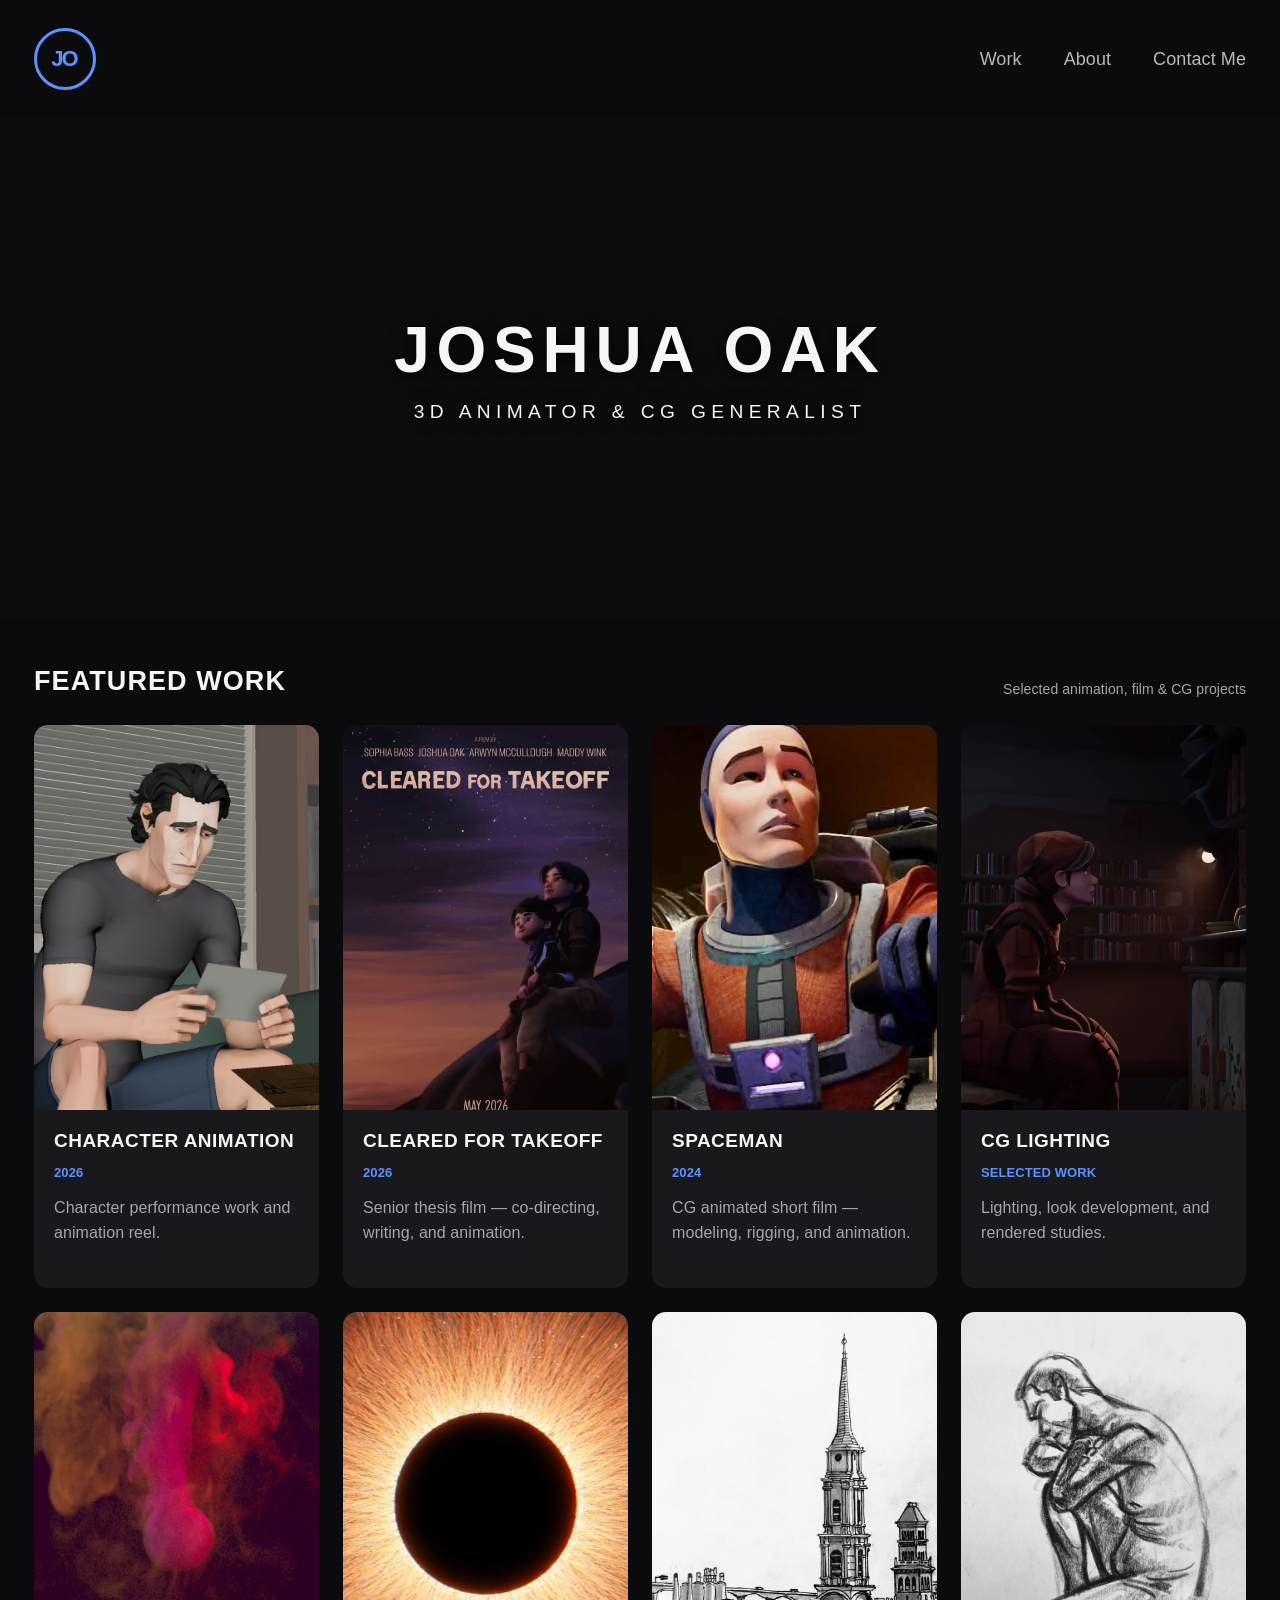
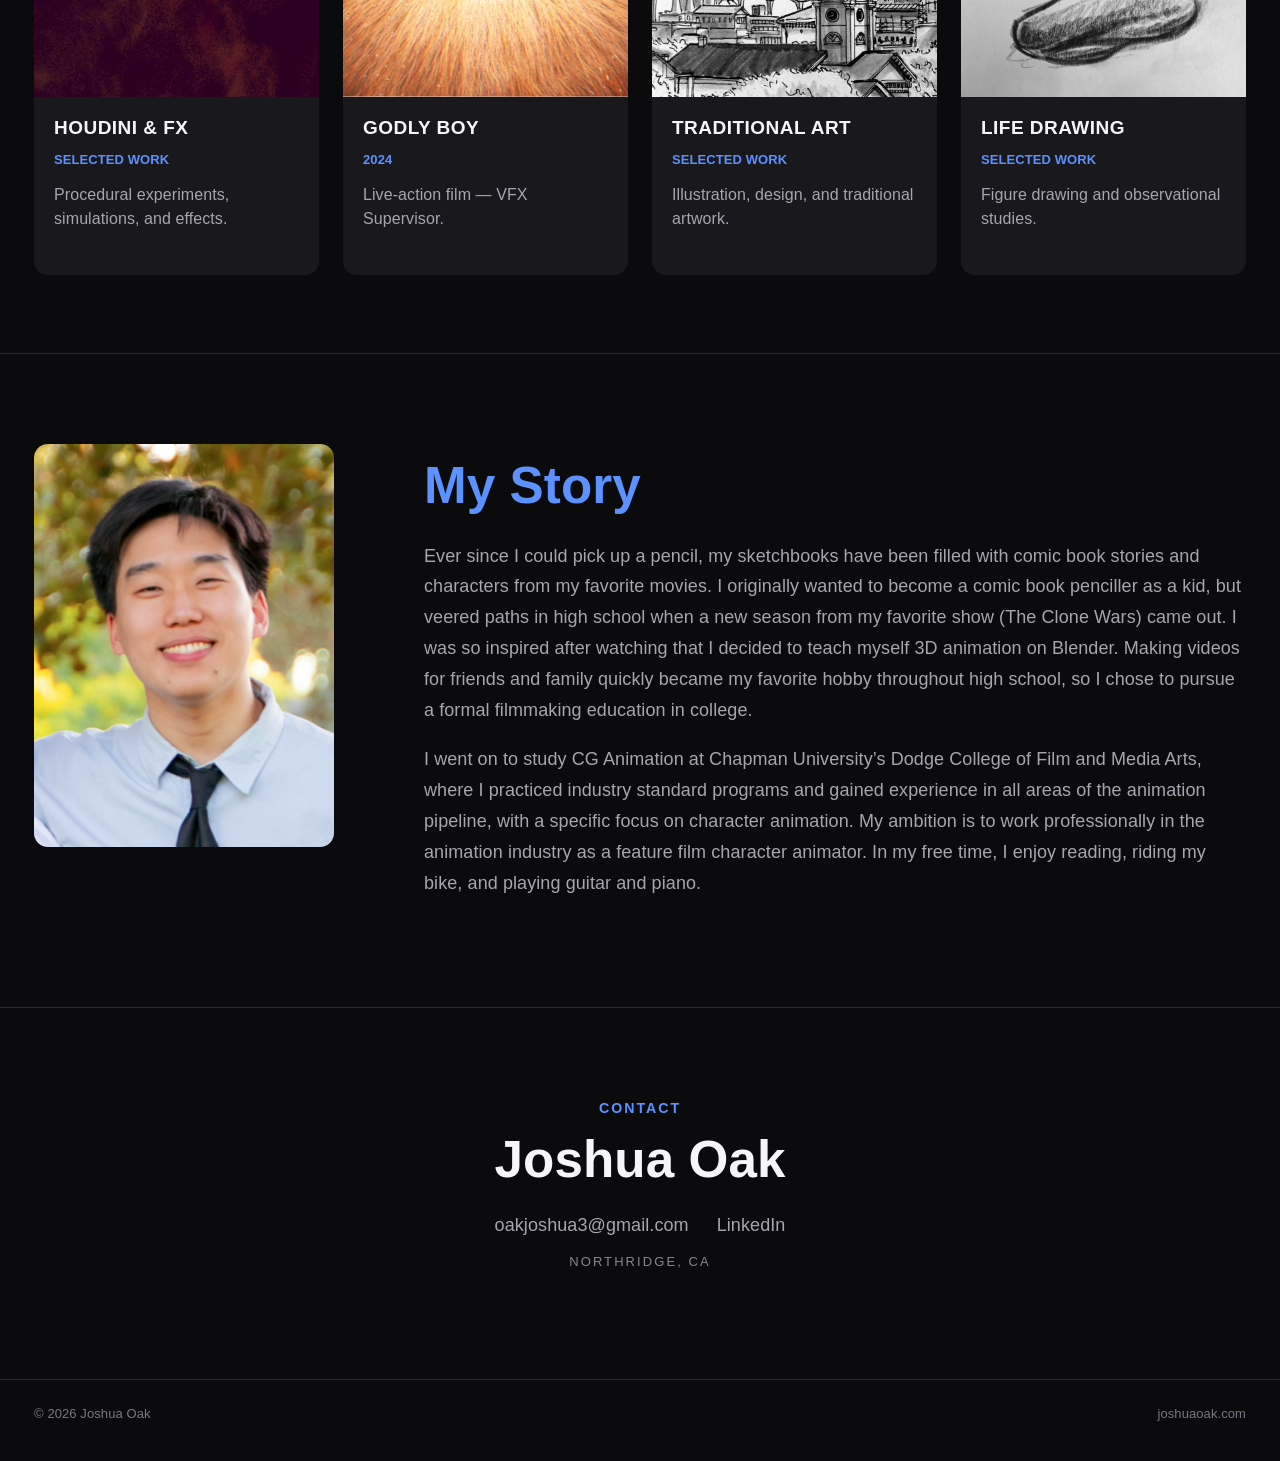
==== index.html @ d9196e51 "Launch portfolio" ====
<!doctype html><html lang="en"><head><meta charset="utf-8"><meta name="viewport" content="width=device-width,initial-scale=1"><title>Joshua Oak — 3D Animator & CG Generalist</title><link rel="stylesheet" href="styles.css"></head><body>
<header class="header"><a class="logo" href="#top" aria-label="Joshua Oak home"><span>JO</span></a><nav><div class="navdrop"><a href="#work">Work</a><div class="dropdown"><a href="projects/character-animation.html">Character Animation</a><a href="projects/cleared-for-takeoff.html">Cleared For Takeoff</a><a href="projects/spaceman.html">Spaceman</a><a href="projects/lighting.html">CG Lighting</a><a href="projects/houdini.html">Houdini & FX</a><a href="projects/godly-boy.html">Godly Boy</a><a href="projects/traditional-art.html">Traditional Art</a><a href="projects/life-drawing.html">Life Drawing</a></div></div><a href="#about">About</a><a href="#contact">Contact Me</a></nav></header>
<main id="top">
<section class="hero"><video autoplay muted loop playsinline preload="metadata"><source src="assets/hero-banner.mp4" type="video/mp4"></video><div class="shade"></div><div class="hero-title"><h1>JOSHUA OAK</h1><p>3D ANIMATOR &amp; CG GENERALIST</p></div></section>
<section id="work" class="work"><div class="sectionbar"><h2>FEATURED WORK</h2><span>Selected animation, film &amp; CG projects</span></div><div class="cards">
<a class="card" href="projects/character-animation.html"><div class="thumb"><img src="assets/character-animation.png" alt="Character animation work"></div><div class="info"><h3>CHARACTER ANIMATION</h3><em>2026</em><p>Character performance work and animation reel.</p></div></a>
<a class="card" href="projects/cleared-for-takeoff.html"><div class="thumb"><img src="assets/cleared-for-takeoff.png" alt="Cleared For Takeoff poster"></div><div class="info"><h3>CLEARED FOR TAKEOFF</h3><em>2026</em><p>Senior thesis film — co-directing, writing, and animation.</p></div></a>
<a class="card" href="projects/spaceman.html"><div class="thumb"><img src="assets/spaceman.png" alt="Spaceman"></div><div class="info"><h3>SPACEMAN</h3><em>2024</em><p>CG animated short film — modeling, rigging, and animation.</p></div></a>
<a class="card" href="projects/lighting.html"><div class="thumb"><img src="assets/cg-lighting.png" alt="CG lighting study"></div><div class="info"><h3>CG LIGHTING</h3><em>SELECTED WORK</em><p>Lighting, look development, and rendered studies.</p></div></a>
<a class="card" href="projects/houdini.html"><div class="thumb"><img src="assets/houdini-fx.png" alt="Houdini and FX work"></div><div class="info"><h3>HOUDINI &amp; FX</h3><em>SELECTED WORK</em><p>Procedural experiments, simulations, and effects.</p></div></a>

<a class="card" href="projects/godly-boy.html"><div class="thumb"><img src="assets/godly-boy.png" alt="Godly Boy artwork"></div><div class="info"><h3>GODLY BOY</h3><em>2024</em><p>Live-action film — VFX Supervisor.</p></div></a>
<a class="card" href="projects/traditional-art.html"><div class="thumb"><img src="assets/traditional-art-cover.png" alt="Traditional Art"></div><div class="info"><h3>TRADITIONAL ART</h3><em>SELECTED WORK</em><p>Illustration, design, and traditional artwork.</p></div></a>
<a class="card" href="projects/life-drawing.html"><div class="thumb"><img src="assets/life-drawing.png" alt="Life Drawing"></div><div class="info"><h3>LIFE DRAWING</h3><em>SELECTED WORK</em><p>Figure drawing and observational studies.</p></div></a>
</div></section>
<section id="about" class="about-section">
  <div class="about-portrait about-portrait-desktop"><img src="assets/portrait.png" alt="Portrait of Joshua Oak"></div>
  <div class="about-copy">
    <h2>My Story</h2>
    <div class="about-portrait about-portrait-mobile"><img src="assets/portrait.png" alt="Portrait of Joshua Oak"></div>
    <p>Ever since I could pick up a pencil, my sketchbooks have been filled with comic book stories and characters from my favorite movies. I originally wanted to become a comic book penciller as a kid, but veered paths in high school when a new season from my favorite show (The Clone Wars) came out. I was so inspired after watching that I decided to teach myself 3D animation on Blender. Making videos for friends and family quickly became my favorite hobby throughout high school, so I chose to pursue a formal filmmaking education in college.</p>
    <p>I went on to study CG Animation at Chapman University’s Dodge College of Film and Media Arts, where I practiced industry standard programs and gained experience in all areas of the animation pipeline, with a specific focus on character animation. My ambition is to work professionally in the animation industry as a feature film character animator. In my free time, I enjoy reading, riding my bike, and playing guitar and piano.</p>
  </div>
</section>
<section id="contact" class="contact">
  <small>CONTACT</small>
  <h2>Joshua Oak</h2>
  <div class="contact-list">
    <div class="contact-links">
      <a href="mailto:oakjoshua3@gmail.com">oakjoshua3@gmail.com</a>
      <a href="https://www.linkedin.com/in/joshua-oak-9a60a7333" target="_blank" rel="noopener noreferrer">LinkedIn</a>
    </div>
    <span class="contact-location">NORTHRIDGE, CA</span>
  </div>
</section>
</main><footer><span>© <span id="year"></span> Joshua Oak</span><span>joshuaoak.com</span></footer><script src="script.js"></script></body></html>
---- styles.css ----
:root{--black:#0b0b0e;--card:#18181d;--white:#f5f6f8;--muted:#a5a7af;--blue:#5c92ff;--line:#2b2c33;--max:1360px}*{box-sizing:border-box}html{scroll-behavior:smooth}body{margin:0;background:var(--black);color:var(--white);font-family:"Avenir Next","Century Gothic","Trebuchet MS",Arial,sans-serif;font-size:17px}a{color:inherit;text-decoration:none}.header{height:118px;display:flex;align-items:center;justify-content:space-between;max-width:var(--max);margin:auto;padding:0 34px;background:var(--black)}.logo{width:62px;height:62px;border:2px solid var(--blue);border-radius:50%;display:grid;place-items:center;font-weight:900;letter-spacing:-2px;font-size:22px}.logo span{transform:translateX(-1px)}nav{display:flex;align-items:center;gap:42px;color:#b8b9bf;font-size:18px}nav>a,.navdrop>a{padding:22px 0}nav a:hover{color:#fff}.navdrop{position:relative}.navdrop b{color:var(--blue);font-size:15px}.dropdown{position:absolute;top:55px;right:-22px;width:235px;background:#141419;border:1px solid var(--line);border-radius:12px;padding:10px;opacity:0;visibility:hidden;transform:translateY(-7px);transition:.18s;z-index:10;box-shadow:0 18px 50px #0009}.navdrop:hover .dropdown{opacity:1;visibility:visible;transform:none}.dropdown a{display:block;padding:11px 13px;border-radius:8px;font-size:14px}.dropdown a:hover{background:#202128;color:#fff}.hero{position:relative;width:100%;height:clamp(500px,35vw,670px);overflow:hidden;background:#111}.hero video{width:100%;height:100%;object-fit:cover;display:block}.shade{position:absolute;inset:0;background:rgba(0,0,0,.24)}.hero-title{position:absolute;inset:0;display:grid;place-content:center;text-align:center;text-shadow:0 2px 18px #000}.hero-title h1{margin:0;font-size:clamp(38px,5vw,72px);letter-spacing:.08em}.hero-title p{margin:14px 0 0;font-size:clamp(13px,1.5vw,20px);letter-spacing:.28em}.work{max-width:var(--max);margin:auto;padding:48px 34px 78px}.sectionbar{display:flex;align-items:end;justify-content:space-between;margin-bottom:28px}.sectionbar h2{font-size:27px;margin:0;letter-spacing:.04em}.sectionbar span{color:var(--muted);font-size:14px}.cards{display:grid;grid-template-columns:repeat(4,1fr);gap:24px}.card{background:var(--card);border:0;border-radius:14px;overflow:hidden;transition:transform .22s ease,box-shadow .22s ease}.card:hover{transform:translateY(-9px) scale(1.015);box-shadow:0 18px 40px #0008}.thumb{aspect-ratio:4/5.4;display:grid;place-items:center;text-align:center;font-weight:900;letter-spacing:.06em;background:#111217;position:relative;overflow:hidden}.thumb:after{display:none}.thumb span{z-index:1}.reel{background:linear-gradient(145deg,#152a4c,#101116)}.cft{background:linear-gradient(145deg,#263b52,#171820)}.spaceman{background:linear-gradient(145deg,#202c48,#111218)}.houdini{background:linear-gradient(145deg,#15314b,#15151a)}.info{padding:20px 20px 24px;min-height:178px}.info h3{font-size:19px;margin:0 0 10px}.info em{font-style:normal;color:var(--blue);font-size:13px;font-weight:700}.info p{color:var(--muted);line-height:1.55;font-size:16px;margin:14px 0 0}.simple{max-width:var(--max);margin:auto;border-top:1px solid var(--line);padding:90px 34px;display:grid;grid-template-columns:1fr 1fr;gap:80px}.simple small,.contact small{color:var(--blue);font-weight:800;letter-spacing:.14em}.simple h2,.contact h2{font-size:clamp(34px,4vw,58px);margin:12px 0}.simple p,.contact p{color:var(--muted);font-size:18px;line-height:1.65}.contact{max-width:var(--max);margin:auto;border-top:1px solid var(--line);padding:90px 34px 110px;text-align:center}footer{max-width:var(--max);margin:auto;border-top:1px solid var(--line);padding:26px 34px 40px;display:flex;justify-content:space-between;color:#777982;font-size:13px}@media(max-width:900px){.header{height:90px}.cards{grid-template-columns:repeat(2,1fr)}.hero{height:56.25vw;min-height:360px;max-height:560px}.simple{grid-template-columns:1fr;gap:15px}}@media(max-width:620px){.header{padding:0 18px}.logo{width:48px;height:48px;font-size:17px}nav{gap:16px;font-size:13px}.navdrop .dropdown{right:auto;left:-10px}.hero-title p{letter-spacing:.15em}.work{padding-left:18px;padding-right:18px}.sectionbar span{display:none}.cards{grid-template-columns:1fr}.simple,.contact{padding-left:18px;padding-right:18px}footer{padding-left:18px;padding-right:18px}}

.godly{background:linear-gradient(145deg,#24352d,#111218)}
.lighting{background:linear-gradient(145deg,#26382f,#111217)}
.art2d{background:linear-gradient(145deg,#2a3931,#13141a)}
.life{background:linear-gradient(145deg,#21342a,#101116)}

/* V3 pastel green accent */
:root{
  --pastel-green:#8fa77b;
  --pastel-green-soft:#b4c49f;
  --pastel-green-deep:#687d59;
}
.info em{color:var(--pastel-green)}
.dropdown a:hover{color:var(--pastel-green-soft)}
nav a:hover{color:var(--pastel-green-soft)}
.card:hover{box-shadow:0 18px 38px rgba(168,213,186,.08)}
.logo span{border-color:var(--pastel-green);color:var(--pastel-green)}

/* V4 real project imagery */
.thumb img{
  width:100%;
  height:100%;
  display:block;
  object-fit:cover;
  transition:transform .35s ease;
}
.card:hover .thumb img{transform:scale(1.035)}
.about-portrait{
  width:min(280px,100%);
  border-radius:18px;
  overflow:hidden;
  margin-bottom:28px;
}
.about-portrait img{width:100%;display:block}

/* V5 cleaner Sunrise-inspired cards and content */
.about-section{
  max-width:var(--max);
  margin:auto;
  border-top:1px solid var(--line);
  padding:90px 34px;
  display:grid;
  grid-template-columns:minmax(220px,320px) minmax(0,1fr);
  gap:70px;
  align-items:start;
}
.about-section small,.contact small{
  color:var(--pastel-green);
  font-weight:800;
  letter-spacing:.14em;
}
.about-copy h2{
  font-size:clamp(34px,4vw,58px);
  margin:12px 0 26px;
}
.about-copy p{
  color:var(--muted);
  font-size:18px;
  line-height:1.72;
  max-width:850px;
}
.about-copy strong{color:var(--white)}
.about-portrait{
  width:100%;
  max-width:300px;
  border-radius:14px;
  overflow:hidden;
  margin:0;
}
.about-portrait img{
  width:100%;
  height:auto;
  display:block;
}
.contact h2{
  margin-bottom:26px;
}
.contact-list{
  display:flex;
  justify-content:center;
  flex-wrap:wrap;
  gap:14px 28px;
  font-size:18px;
}
.contact-list a,.contact-list span{
  color:var(--muted);
}
.contact-list a:hover{
  color:var(--pastel-green-soft);
}
@media(max-width:900px){
  .about-section{
    grid-template-columns:1fr;
    gap:36px;
  }
}

/* V6: blue accent returns; About heading stays natural green */
.info em{color:#5c92ff}
.dropdown a:hover{color:#5c92ff}
nav a:hover{color:#5c92ff}
.logo span{border-color:#5c92ff;color:#5c92ff}
.about-copy h2{color:#5c92ff}
.contact small{color:#5c92ff}
.contact-list{
  display:flex;
  flex-direction:column;
  align-items:center;
  gap:14px;
}
.contact-links{
  display:flex;
  justify-content:center;
  flex-wrap:wrap;
  gap:14px 28px;
}
.contact-links a:hover{color:#5c92ff}
.contact-location{
  margin-top:4px;
  color:#85878e !important;
  font-size:13px;
  font-weight:400;
  letter-spacing:.16em;
}

/* V7 unified blue branding */
.logo,
.logo span{
  color:#5c92ff !important;
  border-color:#5c92ff !important;
}
.logo span{
  background:transparent !important;
}

/* V8 typography + Character Animation page */
body{letter-spacing:.005em}
.hero-title h1,.sectionbar h2,.info h3,.about-copy h2,.contact h2,.project-heading h1,.project-note h2{font-family:"Avenir Next","Century Gothic","Trebuchet MS",Arial,sans-serif;font-weight:700}
.hero-title h1{font-weight:600;letter-spacing:.105em}
.info h3{font-weight:700;letter-spacing:.025em}
.project-detail{max-width:var(--max);margin:auto;border-top:1px solid var(--line);padding:72px 34px 100px}
.project-heading{max-width:850px;margin-bottom:38px}
.project-heading small{color:#5c92ff;font-weight:700;letter-spacing:.15em}
.project-heading h1{font-size:clamp(42px,5vw,72px);margin:10px 0 12px}
.project-heading p{color:var(--muted);font-size:19px;margin:0}
.reel-player{width:100%;background:#050506;border-radius:14px;overflow:hidden}
.reel-player video{width:100%;display:block;aspect-ratio:16/9;background:#000}
.project-note{max-width:820px;padding-top:55px}
.project-note h2{font-size:32px;margin:0 0 12px;color:#5c92ff}
.project-note p{color:var(--muted);font-size:18px;line-height:1.7}
@media(max-width:620px){.project-detail{padding:50px 18px 75px}.project-heading h1{font-size:40px}}

/* V9: private film page */
.password-gate{max-width:760px;margin-top:18px}
.password-card{
  background:#141419;
  border-radius:14px;
  padding:42px;
}
.lock-mark{color:#5c92ff;font-size:24px;margin-bottom:16px}
.password-card h2{margin:0 0 10px;font-size:30px}
.password-card>p{margin:0 0 24px;color:var(--muted);line-height:1.6}
.password-row{display:flex;gap:10px}
.password-row input{
  flex:1;
  min-width:0;
  border:1px solid #343640;
  background:#0d0e12;
  color:var(--white);
  border-radius:9px;
  padding:14px 15px;
  font:inherit;
  outline:none;
}
.password-row input:focus{border-color:#5c92ff}
.password-row button{
  border:0;
  border-radius:9px;
  padding:14px 20px;
  background:#5c92ff;
  color:#fff;
  font:inherit;
  font-weight:700;
  cursor:pointer;
}
.password-row button:hover{filter:brightness(1.06)}
.password-error{min-height:22px!important;margin:10px 0 0!important;color:#e77777!important;font-size:14px!important}
.protected-film{width:100%}
.film-frame{
  width:100%;
  aspect-ratio:16/9;
  background:#050506;
  border-radius:14px;
  overflow:hidden;
}
.film-frame iframe{width:100%;height:100%;border:0;display:block}
.sr-only{
  position:absolute!important;
  width:1px!important;
  height:1px!important;
  padding:0!important;
  margin:-1px!important;
  overflow:hidden!important;
  clip:rect(0,0,0,0)!important;
  white-space:nowrap!important;
  border:0!important;
}
@media(max-width:620px){
  .password-card{padding:26px 20px}
  .password-row{flex-direction:column}
  .password-row button{width:100%}
}

/* Cleared For Takeoff — process / storyboard gallery */
.project-detail.cleared-page{max-width:1280px;margin:0 auto;padding:72px 32px 96px}
.cleared-page .project-heading{max-width:820px;margin-bottom:44px}
.cleared-page .project-heading small{color:var(--blue);font-weight:700;letter-spacing:.14em}
.cleared-page .project-heading h1{margin:.35rem 0 .7rem;font-size:clamp(3rem,7vw,6.8rem);line-height:.9;letter-spacing:-.055em}
.cleared-page .project-heading .project-deck{font-size:clamp(1.05rem,1.6vw,1.3rem);line-height:1.6;color:#c7c7c7;max-width:760px}
.project-meta{display:grid;grid-template-columns:repeat(4,minmax(0,1fr));gap:1px;background:#303030;border:1px solid #303030;border-radius:16px;overflow:hidden;margin:0 0 64px}
.project-meta div{background:#111;padding:20px 22px}
.project-meta dt{font-size:.72rem;text-transform:uppercase;letter-spacing:.12em;color:#7f7f7f;margin-bottom:6px}
.project-meta dd{margin:0;color:#f2f2f2;font-size:.98rem}
.process-section{border-top:1px solid #2c2c2c;padding-top:52px;margin-top:68px}
.section-kicker{margin:0 0 8px;color:var(--blue);font-size:.76rem;font-weight:700;letter-spacing:.14em;text-transform:uppercase}
.process-section h2{font-size:clamp(2rem,4vw,3.6rem);letter-spacing:-.04em;margin:0 0 12px}
.section-intro{color:#a9a9a9;max-width:720px;line-height:1.65;margin:0 0 30px}
.storyboard-grid{display:grid;grid-template-columns:repeat(2,minmax(0,1fr));gap:18px}
.storyboard-card{margin:0;background:#0b0b0b;border:1px solid #242424;border-radius:14px;overflow:hidden}
.storyboard-card img{display:block;width:100%;height:auto;aspect-ratio:1.5/1;object-fit:cover}
.storyboard-card figcaption{padding:10px 13px 12px;color:#777;font-size:.76rem;letter-spacing:.06em}
.film-section{margin-top:0}
.cleared-page .password-gate{margin-top:24px}
@media(max-width:760px){
  .project-detail.cleared-page{padding:48px 18px 72px}
  .project-meta{grid-template-columns:repeat(2,minmax(0,1fr))}
  .storyboard-grid{grid-template-columns:1fr;gap:14px}
}

/* V11 — Cleared For Takeoff full pre-production case study */
.overview-section{margin-top:0}
.mentor-line{color:#d7d7d7;font-size:1rem;line-height:1.65;max-width:790px;margin:0 0 28px}
.overview-grid{display:grid;grid-template-columns:minmax(0,1.3fr) minmax(300px,.7fr);gap:18px}
.overview-logline,.overview-facts,.style-direction-card{background:#121216;border:1px solid #26272d;border-radius:14px}
.overview-logline{padding:28px}
.overview-logline p{font-size:clamp(1.18rem,2vw,1.55rem);line-height:1.55;margin:9px 0 0;color:#f2f2f3}
.mini-label{display:block;color:#5c92ff;font-size:.71rem;font-weight:800;letter-spacing:.14em;text-transform:uppercase}
.overview-facts{display:grid;grid-template-columns:1fr 1fr;overflow:hidden}
.overview-facts div{padding:21px;border-bottom:1px solid #26272d}
.overview-facts div:nth-child(odd){border-right:1px solid #26272d}
.overview-facts div:nth-last-child(-n+2){border-bottom:0}
.overview-facts span{display:block;color:#777b86;text-transform:uppercase;font-size:.68rem;letter-spacing:.12em;margin-bottom:6px}
.overview-facts strong{font-size:.93rem;line-height:1.45;color:#ececf0}
.style-direction-grid{display:grid;grid-template-columns:repeat(3,minmax(0,1fr));gap:16px}
.style-direction-card{padding:25px}
.style-direction-card h3{font-size:1.35rem;margin:9px 0 10px}
.style-direction-card p{color:#a9abb2;line-height:1.65;margin:0;font-size:.94rem}
.style-direction-card em{color:#e6e7ea}
.gallery-grid{display:grid;gap:14px}
.character-grid{grid-template-columns:repeat(4,minmax(0,1fr));align-items:stretch}
.gallery-item{appearance:none;border:1px solid #272830;background:#101014;border-radius:12px;overflow:hidden;padding:0;cursor:zoom-in;text-align:left;color:inherit;transition:transform .18s ease,border-color .18s ease}
.gallery-item:hover{transform:translateY(-2px);border-color:#4a4c58}
.gallery-item img{display:block;width:100%;height:100%;object-fit:cover}
.character-grid .gallery-item{height:260px}
.character-grid .wide-item{grid-column:span 2}
.character-grid .wide-item img{object-position:center 20%}
.character-grid .portrait-item img{object-fit:contain;background:#e8e6df}
.process-subsection{display:grid;grid-template-columns:310px minmax(0,1fr);gap:26px;align-items:start;margin-top:38px;padding-top:34px;border-top:1px solid #24252b}
.subsection-copy h3{font-size:1.55rem;margin:8px 0 10px}
.subsection-copy p{color:#a7a9b0;line-height:1.65;margin:0}
.feature-image{max-height:500px;background:#f4f3ef}
.feature-image img{height:auto;max-height:500px;object-fit:contain}
.turnaround-subsection{grid-template-columns:300px minmax(0,1fr)}
.turnaround-grid{display:grid;grid-template-columns:1fr 1fr;gap:14px}
.turnaround-grid .gallery-item img{height:auto;aspect-ratio:1.45/1;object-fit:contain;background:#f4f3ef}
.turnaround-grid .gallery-item span{display:block;padding:10px 12px;color:#858894;font-size:.76rem;letter-spacing:.05em}
.beat-grid{grid-template-columns:repeat(3,minmax(0,1fr))}
.beat-grid .gallery-item{height:210px}
.beat-grid .gallery-item img{object-fit:cover}
.storyboard-tabs{display:flex;gap:8px;flex-wrap:wrap;margin:6px 0 18px}
.storyboard-tab{border:1px solid #30323a;background:#121318;color:#9ea1aa;border-radius:999px;padding:10px 15px;font:inherit;font-size:.84rem;cursor:pointer}
.storyboard-tab:hover{color:#fff;border-color:#4a4c58}
.storyboard-tab.is-active{background:#5c92ff;border-color:#5c92ff;color:#fff}
.storyboard-panel[hidden]{display:none!important}
.compact-storyboards{grid-template-columns:repeat(4,minmax(0,1fr));gap:10px}
.storyboard-card{appearance:none;padding:0;cursor:zoom-in;border-radius:9px}
.storyboard-card img{aspect-ratio:1.545/1;object-fit:cover}
.image-lightbox[hidden]{display:none}
.image-lightbox{position:fixed;inset:0;z-index:1000;background:rgba(0,0,0,.9);display:flex;align-items:center;justify-content:center;padding:48px;cursor:zoom-out}
.image-lightbox img{display:block;max-width:min(94vw,1600px);max-height:90vh;object-fit:contain;border-radius:8px;box-shadow:0 22px 80px rgba(0,0,0,.5)}
.lightbox-close{position:fixed;top:18px;right:22px;width:44px;height:44px;border:1px solid #444651;background:#111217;color:#fff;border-radius:50%;font-size:30px;line-height:1;cursor:pointer}
.lightbox-open{overflow:hidden}
.back-to-top{position:fixed;right:22px;bottom:22px;z-index:120;border:1px solid #3a3c46;background:rgba(17,18,23,.94);color:#fff;border-radius:999px;padding:14px 19px;font:inherit;font-size:.92rem;font-weight:700;cursor:pointer;box-shadow:0 12px 35px rgba(0,0,0,.3);opacity:0;transform:translateY(10px);pointer-events:none;transition:opacity .2s ease,transform .2s ease,border-color .2s ease}
.back-to-top:hover{border-color:#5c92ff}
.back-to-top.is-visible{opacity:1;transform:translateY(0);pointer-events:auto}
.back-to-top span{margin-left:4px}
@media(max-width:980px){
  .style-direction-grid{grid-template-columns:1fr}
  .character-grid{grid-template-columns:repeat(3,minmax(0,1fr))}
  .character-grid .wide-item{grid-column:span 2}
  .compact-storyboards{grid-template-columns:repeat(3,minmax(0,1fr))}
  .overview-grid{grid-template-columns:1fr}
}
@media(max-width:760px){
  .character-grid{grid-template-columns:repeat(2,minmax(0,1fr))}
  .character-grid .wide-item{grid-column:span 2}
  .character-grid .gallery-item{height:220px}
  .process-subsection,.turnaround-subsection{grid-template-columns:1fr}
  .beat-grid{grid-template-columns:repeat(2,minmax(0,1fr))}
  .compact-storyboards{grid-template-columns:repeat(2,minmax(0,1fr));gap:8px}
  .turnaround-grid{grid-template-columns:1fr}
  .image-lightbox{padding:20px}
}
@media(max-width:480px){
  .overview-facts{grid-template-columns:1fr}
  .overview-facts div,.overview-facts div:nth-child(odd){border-right:0;border-bottom:1px solid #26272d}
  .overview-facts div:last-child{border-bottom:0}
  .character-grid{grid-template-columns:1fr 1fr}
  .beat-grid{grid-template-columns:1fr 1fr}
  .back-to-top span{display:none}
}

/* V12 — tighter project opening + unified project facts */
.cleared-page{scroll-padding-top:24px}
.project-detail.cleared-page{padding-top:46px}
.cleared-page .project-heading{margin-bottom:24px;max-width:900px}
.cleared-page .project-heading h1{font-size:clamp(3rem,6vw,5.6rem);margin:.28rem 0 .55rem}
.cleared-page .project-heading .project-deck{font-size:clamp(1rem,1.35vw,1.18rem);line-height:1.52;max-width:820px}
.project-meta-expanded{grid-template-columns:repeat(4,minmax(0,1fr));margin-bottom:18px}
.project-meta-expanded div{padding:13px 16px;min-height:68px}
.project-meta-expanded dt{font-size:.64rem;margin-bottom:4px}
.project-meta-expanded dd{font-size:.86rem;line-height:1.35}
.mentor-highlight{display:flex;align-items:center;gap:13px;background:linear-gradient(90deg,rgba(92,146,255,.13),rgba(92,146,255,.035));border:1px solid rgba(92,146,255,.28);border-radius:12px;padding:14px 17px;margin:0 0 20px;max-width:980px}
.mentor-highlight .mentor-star{flex:0 0 auto;color:var(--blue);font-size:1.25rem}
.mentor-highlight p{margin:0;color:#d7d9df;font-size:.96rem;line-height:1.5}
.mentor-highlight strong{color:#fff;font-weight:700}
.cleared-page .film-section{border-top:1px solid #2c2c2c;padding-top:22px;margin-top:0}
.cleared-page .film-section .section-kicker{margin-bottom:5px}
.cleared-page .film-section h2{font-size:clamp(1.9rem,3.2vw,3rem);margin-bottom:7px}
.cleared-page .film-section .section-intro{margin-bottom:16px;font-size:.92rem}
.cleared-page .password-gate{margin-top:12px}
.cleared-page .password-card{padding:30px 34px}
.cleared-page .password-card h2{font-size:25px}
@media(max-width:900px){
  .project-meta-expanded{grid-template-columns:repeat(2,minmax(0,1fr))}
}
@media(max-width:620px){
  .project-detail.cleared-page{padding-top:34px}
  .cleared-page .project-heading{margin-bottom:20px}
  .project-meta-expanded{grid-template-columns:1fr 1fr;margin-bottom:16px}
  .project-meta-expanded div{padding:12px 13px}
  .mentor-highlight{align-items:flex-start;padding:13px 14px}
  .mentor-highlight p{font-size:.88rem}
}

/* V13 — streamlined top + process navigation */
html{scroll-behavior:smooth;scroll-padding-top:88px}
.project-meta-expanded{grid-template-columns:repeat(4,minmax(0,1fr));max-width:980px}
.mentor-highlight{padding:15px 18px;margin-bottom:18px;border-left:3px solid var(--blue);background:rgba(92,146,255,.08)}
.mentor-highlight p{font-size:1rem}
.password-card{padding-top:22px}
.process-jump-nav{display:grid;grid-template-columns:repeat(3,minmax(0,1fr));gap:10px;margin:18px 0 58px}
.process-jump-nav a{display:flex;align-items:center;justify-content:center;min-height:48px;border:1px solid #30323a;border-radius:10px;background:#121318;color:#d9dbe2;text-decoration:none;font-size:.88rem;font-weight:650;letter-spacing:.02em;transition:transform .18s ease,border-color .18s ease,background .18s ease}
.process-jump-nav a:hover{transform:translateY(-2px);border-color:var(--blue);background:rgba(92,146,255,.08);color:#fff}
.moodboard-gallery{display:grid;grid-template-columns:1.35fr 1fr;gap:12px;margin:24px 0 28px}
.moodboard-item{background:#101115;border:1px solid #242630;border-radius:12px;overflow:hidden;padding:0;cursor:zoom-in}
.moodboard-item img{width:100%;height:100%;display:block;object-fit:contain;background:#e9ecef;max-height:560px}
.moodboard-item:nth-child(4){grid-column:1/-1}
.phase-placeholder{min-height:220px}
.phase-placeholder .section-intro{max-width:740px}
@media(max-width:760px){
  .project-meta-expanded{grid-template-columns:repeat(2,minmax(0,1fr))}
  .process-jump-nav{grid-template-columns:1fr;gap:8px;margin-bottom:44px}
  .moodboard-gallery{grid-template-columns:1fr}
  .moodboard-item:nth-child(4){grid-column:auto}
}

/* V14 — compact moodboard slideshow + title mentorship */
.mentor-title-line{
  margin:0 0 12px;
  color:#aeb2bb;
  font-size:clamp(.88rem,1.15vw,1rem);
  line-height:1.5;
  max-width:880px;
}
.mentor-title-line strong{color:#e8eaf0;font-weight:700}
.cleared-page .project-heading .project-deck{margin-top:0}

.moodboard-gallery{display:none}
.moodboard-slideshow{max-width:860px;margin:22px auto 30px}
.moodboard-stage{
  position:relative;
  min-height:390px;
  height:min(48vw,500px);
  background:#0e0f13;
  border:1px solid #272933;
  border-radius:16px;
  overflow:hidden;
  display:flex;
  align-items:center;
  justify-content:center;
  box-shadow:0 18px 50px rgba(0,0,0,.2);
}
.moodboard-slide{
  appearance:none;
  border:0;
  background:transparent;
  padding:18px 62px;
  width:100%;
  height:100%;
  cursor:zoom-in;
  display:flex;
  align-items:center;
  justify-content:center;
}
.moodboard-slide[hidden]{display:none!important}
.moodboard-slide img{
  display:block;
  width:auto;
  height:auto;
  max-width:100%;
  max-height:100%;
  object-fit:contain;
  border-radius:7px;
  box-shadow:0 10px 30px rgba(0,0,0,.22);
}
.moodboard-arrow{
  position:absolute;
  top:50%;
  z-index:4;
  transform:translateY(-50%);
  width:42px;
  height:42px;
  border:1px solid #3a3d47;
  border-radius:50%;
  background:rgba(10,11,14,.86);
  color:#fff;
  font:inherit;
  font-size:30px;
  line-height:1;
  cursor:pointer;
  display:grid;
  place-items:center;
  transition:border-color .18s ease,background .18s ease,transform .18s ease;
}
.moodboard-arrow:hover{border-color:var(--blue);background:#151821;transform:translateY(-50%) scale(1.04)}
.moodboard-prev{left:14px}
.moodboard-next{right:14px}
.moodboard-controls{display:flex;align-items:center;justify-content:center;gap:14px;margin-top:12px}
.moodboard-dots{display:flex;gap:7px;align-items:center}
.moodboard-dot{
  width:8px;
  height:8px;
  border-radius:50%;
  border:0;
  padding:0;
  background:#3e414a;
  cursor:pointer;
  transition:width .18s ease,background .18s ease,border-radius .18s ease;
}
.moodboard-dot.is-active{width:22px;border-radius:999px;background:var(--blue)}
.moodboard-counter{color:#737782;font-size:.76rem;letter-spacing:.08em}

@media(max-width:760px){
  .moodboard-slideshow{max-width:100%;margin-top:18px}
  .moodboard-stage{height:58vw;min-height:280px;border-radius:13px}
  .moodboard-slide{padding:14px 50px}
  .moodboard-arrow{width:36px;height:36px;font-size:26px}
  .moodboard-prev{left:9px}.moodboard-next{right:9px}
}
@media(max-width:480px){
  .moodboard-stage{height:64vw;min-height:240px}
  .moodboard-slide{padding:10px 42px}
}

/* V15 — Leo character design collage. Inspired by a cut-paper album-cover montage,
   while preserving each drawing's natural orientation instead of forcing equal crops. */
.character-collage{
  position:relative;
  width:min(100%,1040px);
  aspect-ratio:16/8.2;
  margin:26px auto 48px;
  border-radius:18px;
  background:
    radial-gradient(circle at 42% 35%,rgba(92,146,255,.08),transparent 34%),
    #111217;
  border:1px solid #252731;
  overflow:hidden;
  box-shadow:inset 0 0 0 1px rgba(255,255,255,.015);
}
.character-collage::after{
  content:"";
  position:absolute;
  inset:0;
  pointer-events:none;
  background:linear-gradient(120deg,rgba(255,255,255,.025),transparent 34%,transparent 70%,rgba(255,255,255,.018));
}
.collage-photo{
  position:absolute;
  z-index:1;
  appearance:none;
  border:6px solid #efefec;
  background:#efefec;
  padding:0;
  border-radius:2px;
  overflow:hidden;
  cursor:zoom-in;
  box-shadow:0 12px 28px rgba(0,0,0,.34);
  transition:transform .2s ease,box-shadow .2s ease,z-index 0s;
}
.collage-photo img{display:block;width:100%;height:auto;object-fit:contain;background:#efefec}
.collage-photo:hover{z-index:8;box-shadow:0 18px 38px rgba(0,0,0,.46)}
.collage-photo-rough{width:20.5%;left:4%;top:10%;transform:rotate(-3deg)}
.collage-photo-rough:hover{transform:rotate(-3deg) scale(1.035)}
.collage-photo-costumes{width:36%;left:22%;top:7%;transform:rotate(1.4deg);z-index:3}
.collage-photo-costumes:hover{transform:rotate(1.4deg) scale(1.025)}
.collage-photo-helmets{width:20%;right:5%;top:8%;transform:rotate(2.8deg);z-index:2}
.collage-photo-helmets:hover{transform:rotate(2.8deg) scale(1.035)}
.collage-photo-head{width:18.5%;left:8%;bottom:6%;transform:rotate(2.2deg);z-index:4}
.collage-photo-head:hover{transform:rotate(2.2deg) scale(1.035)}
.collage-photo-final-a{width:18%;left:47%;bottom:4%;transform:rotate(-2deg);z-index:5}
.collage-photo-final-a:hover{transform:rotate(-2deg) scale(1.035)}
.collage-photo-final-b{width:17.5%;right:13%;bottom:5%;transform:rotate(3deg);z-index:4}
.collage-photo-final-b:hover{transform:rotate(3deg) scale(1.035)}

@media(max-width:760px){
  .character-collage{
    display:grid;
    grid-template-columns:1fr 1fr;
    gap:10px;
    aspect-ratio:auto;
    padding:12px;
    margin:20px auto 34px;
    overflow:visible;
  }
  .character-collage::after{display:none}
  .collage-photo,
  .collage-photo-rough,.collage-photo-costumes,.collage-photo-helmets,
  .collage-photo-head,.collage-photo-final-a,.collage-photo-final-b{
    position:relative;
    inset:auto;
    width:100%;
    transform:none;
    align-self:start;
    border-width:4px;
  }
  .collage-photo:hover,
  .collage-photo-rough:hover,.collage-photo-costumes:hover,.collage-photo-helmets:hover,
  .collage-photo-head:hover,.collage-photo-final-a:hover,.collage-photo-final-b:hover{transform:scale(1.015)}
  .collage-photo-costumes{grid-column:1/-1;width:72%;justify-self:center}
}

/* Cleared For Takeoff — Production */
.production-section { scroll-margin-top: 92px; }
.production-block { margin-top: 54px; }
.production-block + .production-block { margin-top: 78px; padding-top: 64px; border-top: 1px solid var(--line); }
.production-copy { max-width: 820px; margin-bottom: 26px; }
.production-copy h3 { margin-bottom: 12px; }
.production-copy p { max-width: 780px; }
.shot-tracker-grid { display: grid; grid-template-columns: repeat(2, minmax(0, 1fr)); gap: 16px; align-items: start; }
.shot-tracker-grid .gallery-item { border-radius: 10px; overflow: hidden; background: #111; }
.shot-tracker-grid img { display: block; width: 100%; height: auto; object-fit: contain; }
.playblast-grid { display: grid; grid-template-columns: repeat(3, minmax(0, 1fr)); gap: 16px; }
.playblast-grid video { display: block; width: 100%; aspect-ratio: 16 / 9; object-fit: contain; background: #050505; border-radius: 10px; }
@media (max-width: 900px) {
  .shot-tracker-grid, .playblast-grid { grid-template-columns: repeat(2, minmax(0, 1fr)); }
}
@media (max-width: 620px) {
  .shot-tracker-grid, .playblast-grid { grid-template-columns: 1fr; }
  .production-block + .production-block { margin-top: 54px; padding-top: 46px; }
}


/* V22 — consistent production-phase section headings */
.cleared-page .phase-title{
  margin:0 0 30px;
  color:var(--blue);
  font-size:clamp(2.65rem,5vw,4.7rem);
  font-weight:400;
  line-height:1;
  letter-spacing:-.035em;
}
.cleared-page #pre-production,
.cleared-page #production,
.cleared-page #post-production{
  scroll-margin-top:92px;
}
.cleared-page #production,
.cleared-page #post-production{
  margin-top:88px;
  padding-top:72px;
  border-top:1px solid var(--line);
}
@media(max-width:620px){
  .cleared-page .phase-title{font-size:clamp(2.35rem,12vw,3.5rem);margin-bottom:24px}
  .cleared-page #production,.cleared-page #post-production{margin-top:64px;padding-top:52px}
}

/* V23 — compact scrapbook-style development galleries */
.development-subsection{margin-top:54px}
.scrapbook-grid{display:grid;grid-template-columns:repeat(12,1fr);gap:18px;align-items:center;margin-top:28px;padding:22px 10px 28px}
.scrapbook-photo{background:#f2f0eb;border:0;border-radius:3px;padding:9px 9px 26px;box-shadow:0 14px 34px rgba(0,0,0,.28);cursor:zoom-in;transition:transform .22s ease,box-shadow .22s ease;overflow:hidden}
.scrapbook-photo img{display:block;width:100%;height:100%;object-fit:cover;border-radius:1px}
.scrapbook-photo:hover{z-index:2;transform:rotate(0deg) translateY(-5px);box-shadow:0 20px 42px rgba(0,0,0,.38)}
.tilt-left{transform:rotate(-2.1deg)}.tilt-right{transform:rotate(2deg)}.tilt-left-soft{transform:rotate(-1deg)}.tilt-right-soft{transform:rotate(1deg)}
.leo-model-scrapbook .scrapbook-photo{grid-column:span 3;aspect-ratio:1.45/1}
.ship-concept-scrapbook .scrapbook-photo:nth-child(1){grid-column:span 5;aspect-ratio:.78/1}.ship-concept-scrapbook .scrapbook-photo:nth-child(2){grid-column:span 3;aspect-ratio:.72/1}.ship-concept-scrapbook .scrapbook-photo:nth-child(3){grid-column:span 4;aspect-ratio:.72/1}
.ship-model-scrapbook .scrapbook-photo:nth-child(1){grid-column:span 5;aspect-ratio:1.75/1}.ship-model-scrapbook .scrapbook-photo:nth-child(2){grid-column:span 3;aspect-ratio:1.78/1}.ship-model-scrapbook .scrapbook-photo:nth-child(3){grid-column:span 4;aspect-ratio:1.78/1}
.lighting-test-image{display:block;max-width:920px;margin:26px auto 0}
.lighting-test-image img{width:100%;display:block}
@media(max-width:800px){.scrapbook-grid{grid-template-columns:repeat(2,1fr);gap:14px;padding-inline:0}.leo-model-scrapbook .scrapbook-photo,.ship-concept-scrapbook .scrapbook-photo:nth-child(n),.ship-model-scrapbook .scrapbook-photo:nth-child(n){grid-column:span 1;aspect-ratio:auto}.scrapbook-photo{padding:7px 7px 20px}.scrapbook-photo img{height:auto}}

/* V25 — Final Lighting photo deck */
.lighting-deck{max-width:1050px;margin:30px auto 0;padding:20px 18px 4px}
.lighting-deck-stage{position:relative;min-height:clamp(330px,52vw,610px);display:grid;place-items:center;isolation:isolate}
.lighting-card{position:absolute;width:min(86%,900px);padding:9px 9px 30px;border:0;border-radius:3px;background:#f2f0eb;box-shadow:0 20px 50px rgba(0,0,0,.42);cursor:zoom-in;opacity:0;pointer-events:none;transform:translateY(8px) rotate(var(--deck-rotation,0deg)) scale(.985);transition:opacity .42s ease,transform .42s ease;overflow:hidden}
.lighting-card img{display:block;width:100%;aspect-ratio:16/9;object-fit:cover;border-radius:1px}
.lighting-card.is-active{opacity:1;pointer-events:auto;transform:translateY(0) rotate(var(--deck-rotation,0deg)) scale(1);z-index:5}
.lighting-card.is-under-one{opacity:.34;transform:translate(-18px,10px) rotate(var(--deck-rotation,0deg)) scale(.975);z-index:3}
.lighting-card.is-under-two{opacity:.18;transform:translate(18px,17px) rotate(var(--deck-rotation,0deg)) scale(.95);z-index:2}
.lighting-card:nth-child(3n+1){--deck-rotation:-1.5deg}.lighting-card:nth-child(3n+2){--deck-rotation:1.35deg}.lighting-card:nth-child(3n){--deck-rotation:-.55deg}
.lighting-deck-controls{display:flex;justify-content:center;align-items:center;gap:22px;margin-top:16px}
.deck-arrow{width:46px;height:46px;border:1px solid var(--line);border-radius:50%;background:#15151a;color:var(--white);font:inherit;font-size:1.25rem;cursor:pointer;transition:transform .18s ease,border-color .18s ease,background .18s ease}
.deck-arrow:hover{transform:translateY(-2px);border-color:var(--blue);background:#1b1d24}
.deck-counter{min-width:64px;text-align:center;color:var(--muted);font-size:.9rem;letter-spacing:.08em}
.deck-hint{text-align:center;color:var(--muted);font-size:.82rem;margin:12px 0 0}
@media(max-width:620px){.lighting-deck{padding-inline:0}.lighting-deck-stage{min-height:62vw}.lighting-card{width:91%;padding:6px 6px 20px}.lighting-card.is-under-one{transform:translate(-8px,6px) rotate(var(--deck-rotation,0deg)) scale(.98)}.lighting-card.is-under-two{transform:translate(8px,10px) rotate(var(--deck-rotation,0deg)) scale(.96)}}


/* V26 — layout refinements */
.mentor-title-line.mentor-one-line{
  color:var(--blue);
  font-weight:300;
  font-size:clamp(.72rem,1.02vw,.95rem);
  line-height:1.25;
  max-width:none;
  white-space:nowrap;
  letter-spacing:.015em;
}
.mentor-title-line.mentor-one-line strong{
  color:inherit;
  font-weight:400;
}
.leo-model-row{
  display:grid;
  grid-template-columns:repeat(4,minmax(0,1fr));
  gap:14px;
  align-items:start;
  margin-top:26px;
}
.plain-image-item{
  display:block;
  width:100%;
  padding:0;
  margin:0;
  border:0;
  background:transparent;
  cursor:zoom-in;
  overflow:visible;
}
.plain-image-item img{
  display:block;
  width:100%;
  height:auto;
  border:0;
  border-radius:0;
  box-shadow:none;
}
.early-lighting-row{
  display:grid;
  grid-template-columns:repeat(3,minmax(0,1fr));
  gap:12px;
  align-items:start;
  margin-top:26px;
}
.lighting-card img{
  filter:saturate(93%);
}
@media(max-width:900px){
  .mentor-title-line.mentor-one-line{font-size:clamp(.62rem,1.65vw,.82rem)}
  .leo-model-row{grid-template-columns:repeat(2,minmax(0,1fr))}
}
@media(max-width:620px){
  .mentor-title-line.mentor-one-line{white-space:normal;font-size:.78rem}
  .early-lighting-row{grid-template-columns:1fr}
  .leo-model-row{grid-template-columns:1fr 1fr;gap:8px}
}


/* V27 — hierarchy, mentorship line, and modeling crop refinements */
.cleared-page .project-heading{max-width:1100px}
.mentor-title-line.mentor-one-line{
  display:block;
  width:max-content;
  max-width:none;
  color:var(--blue) !important;
  font-size:.82rem;
  font-weight:300;
  line-height:1.2;
  white-space:nowrap;
}
.mentor-title-line.mentor-one-line strong{color:var(--blue) !important;font-weight:400}

/* Keep pre-production subsection titles consistent with the other white subsection titles. */
.cleared-page #moodboards > h2,
.cleared-page #character-design > h2,
.cleared-page #story-beats > h2,
.cleared-page #storyboards > h2{
  font-size:1.55rem;
  letter-spacing:normal;
  margin:8px 0 10px;
  font-weight:700;
}

/* Present the four Leo modeling studies as equal square crops. */
.leo-model-row .plain-image-item{aspect-ratio:1/1;overflow:hidden}
.leo-model-row .plain-image-item img{width:100%;height:100%;object-fit:cover}

@media(max-width:900px){
  .mentor-title-line.mentor-one-line{font-size:.72rem}
}
@media(max-width:620px){
  .mentor-title-line.mentor-one-line{width:auto;max-width:100%;white-space:normal;font-size:.78rem}
}


/* V28 — mentorship line placement */
.cleared-page .project-heading .mentor-title-line.mentor-one-line{
  margin-top:18px;
  margin-bottom:0;
  font-size:clamp(.92rem,1.12vw,1.05rem);
  letter-spacing:.005em;
  white-space:nowrap;
}
@media(max-width:900px){
  .cleared-page .project-heading .mentor-title-line.mentor-one-line{font-size:clamp(.72rem,1.55vw,.9rem)}
}
@media(max-width:620px){
  .cleared-page .project-heading .mentor-title-line.mentor-one-line{white-space:normal;font-size:.82rem}
}

/* V29 — optically center moodboard chevrons */
.moodboard-arrow{
  display:flex;
  align-items:center;
  justify-content:center;
  padding:0;
  font-family:Arial,sans-serif;
  line-height:42px;
  text-align:center;
  text-indent:0;
}
.moodboard-arrow::first-line{line-height:42px}
.moodboard-prev{padding-bottom:3px}
.moodboard-next{padding-bottom:3px}


/* V30 — normalize Moodboards subsection heading */
.cleared-page .process-section h2.standard-subsection-title{
  font-size:1.55rem;
  letter-spacing:normal;
  margin:8px 0 10px;
  font-weight:700;
}

/* Spaceman project */
.spaceman-page .spaceman-turnaround{max-width:980px;margin:24px auto 0;display:block}
.spaceman-page .spaceman-turnaround img{width:100%;height:auto;object-fit:contain;display:block}

/* V36 — Spaceman phase headings match Cleared For Takeoff */
.spaceman-page .phase-title{
  margin:0 0 30px;
  color:var(--blue);
  font-size:clamp(2.65rem,5vw,4.7rem);
  font-weight:400;
  line-height:1;
  letter-spacing:-.035em;
}
@media(max-width:620px){
  .spaceman-page .phase-title{font-size:clamp(2.35rem,12vw,3.5rem);margin-bottom:24px}
}

/* V37 — place process navigation beneath the section divider */
.cleared-page .process-jump-nav{
  border-top:1px solid var(--line);
  padding-top:24px;
  margin-top:18px;
}
.cleared-page #pre-production{
  border-top:0;
  padding-top:0;
}

/* V39 — more breathing room around film/process divider */
.cleared-page .process-jump-nav{
  margin-top:42px;
  padding-top:38px;
}


/* V40 — Spaceman typography + storyboard gallery */
.spaceman-page .process-section h2.standard-subsection-title{
  font-size:1.55rem;
  letter-spacing:normal;
  margin:8px 0 10px;
  font-weight:700;
}
.spaceman-subsection{margin-top:64px;padding-top:54px;border-top:1px solid var(--line)}
.spaceman-storyboard-grid{display:grid;grid-template-columns:repeat(4,minmax(0,1fr));gap:12px;margin-top:26px}
.spaceman-storyboard-grid .storyboard-item{display:block;width:100%;padding:0;border:0;border-radius:8px;overflow:hidden;background:#111;cursor:zoom-in}
.spaceman-storyboard-grid .storyboard-item img{display:block;width:100%;aspect-ratio:16/9;object-fit:cover;transition:transform .2s ease}
.spaceman-storyboard-grid .storyboard-item:hover img{transform:scale(1.025)}
@media(max-width:900px){.spaceman-storyboard-grid{grid-template-columns:repeat(3,minmax(0,1fr))}}
@media(max-width:620px){.spaceman-storyboard-grid{grid-template-columns:repeat(2,minmax(0,1fr));gap:8px}.spaceman-subsection{margin-top:48px;padding-top:40px}}

/* Spaceman — concept + production expansion */
.spaceman-page .process-jump-nav{margin-top:56px}
.ship-concept-collage{position:relative;min-height:760px;margin:34px auto 0;max-width:1120px}
.ship-concept-collage .concept-card{position:absolute;padding:10px 10px 34px;background:#f2f0e9;border:0;border-radius:3px;box-shadow:0 18px 45px #0008;cursor:zoom-in;transition:transform .22s ease,box-shadow .22s ease;overflow:visible}
.ship-concept-collage .concept-card img{display:block;width:100%;height:100%;object-fit:cover;filter:grayscale(.12) contrast(1.02)}
.ship-concept-collage .concept-card:hover{z-index:6;box-shadow:0 24px 60px #000b}
.concept-card-a{width:37%;left:4%;top:20px;transform:rotate(-4deg)}
.concept-card-b{width:34%;left:33%;top:85px;transform:rotate(3deg)}
.concept-card-c{width:34%;right:3%;top:10px;transform:rotate(-2deg)}
.concept-card-d{width:38%;left:31%;top:395px;transform:rotate(1.5deg)}
.concept-card-a:hover{transform:rotate(-2deg) translateY(-7px)}.concept-card-b:hover{transform:rotate(1deg) translateY(-7px)}.concept-card-c:hover{transform:rotate(-.5deg) translateY(-7px)}.concept-card-d:hover{transform:rotate(.5deg) translateY(-7px)}
.spaceman-production-block{margin-top:20px}
.character-production-grid{display:grid;grid-template-columns:1.1fr .9fr .9fr;gap:14px;margin-top:28px;align-items:stretch}
.character-production-grid .gallery-item{border-radius:10px;overflow:hidden;background:#111;min-height:310px}
.character-production-grid img{width:100%;height:100%;display:block;object-fit:cover}
.character-production-grid .character-prod-wide{min-height:420px}
.turnaround-gif-wrap{max-width:920px;margin:18px auto 0;border-radius:10px;overflow:hidden;background:#111}
.turnaround-gif-wrap img{display:block;width:100%;height:auto}
.ship-production-grid{display:grid;grid-template-columns:repeat(12,1fr);grid-auto-rows:150px;gap:14px;margin-top:28px}
.ship-production-grid .gallery-item{grid-column:span 4;grid-row:span 2;border-radius:10px;overflow:hidden;background:#111}
.ship-production-grid .gallery-item img{display:block;width:100%;height:100%;object-fit:cover}
.ship-production-grid .ship-prod-feature{grid-column:span 7;grid-row:span 3}.ship-production-grid .ship-prod-tall{grid-column:span 5;grid-row:span 3}.ship-production-grid .ship-prod-wide{grid-column:span 6;grid-row:span 2}
.animation-playblast-grid{display:grid;grid-template-columns:repeat(2,minmax(0,1fr));gap:14px;margin-top:28px}
.animation-playblast-grid video,.asteroid-video{display:block;width:100%;background:#050505;border-radius:10px;aspect-ratio:16/9;object-fit:contain}
.walk-test-card{max-width:900px;margin:34px auto 0;text-align:center}.walk-test-card h3{font-size:26px;margin:8px 0 18px}.walk-test-card img{display:block;width:100%;border-radius:10px;background:#111}
.asteroid-video{margin-top:28px}
@media(max-width:900px){.ship-concept-collage{min-height:650px}.concept-card-a{width:43%;left:2%}.concept-card-b{width:40%;left:31%;top:100px}.concept-card-c{width:40%;right:1%}.concept-card-d{width:44%;left:29%;top:350px}.character-production-grid{grid-template-columns:1fr 1fr}.character-production-grid .character-prod-wide{grid-column:1/-1}.ship-production-grid{grid-auto-rows:130px}.ship-production-grid .gallery-item,.ship-production-grid .ship-prod-wide{grid-column:span 6}.ship-production-grid .ship-prod-feature,.ship-production-grid .ship-prod-tall{grid-column:span 6}}
@media(max-width:620px){.ship-concept-collage{min-height:0;display:grid;grid-template-columns:1fr 1fr;gap:14px}.ship-concept-collage .concept-card{position:relative!important;inset:auto!important;width:auto!important;transform:none!important;padding:7px 7px 24px}.character-production-grid,.animation-playblast-grid{grid-template-columns:1fr}.character-production-grid .character-prod-wide{grid-column:auto;min-height:0}.character-production-grid .gallery-item{min-height:0}.ship-production-grid{display:grid;grid-template-columns:1fr;grid-auto-rows:auto}.ship-production-grid .gallery-item,.ship-production-grid .ship-prod-feature,.ship-production-grid .ship-prod-tall,.ship-production-grid .ship-prod-wide{grid-column:auto;grid-row:auto}.ship-production-grid .gallery-item img{height:auto}.walk-test-card{margin-top:26px}}

/* Spaceman v43 refinements */
.ship-concept-collage{min-height:0!important;display:grid!important;grid-template-columns:repeat(4,minmax(0,1fr));gap:16px;align-items:center;margin:30px 0 10px}
.ship-concept-collage .concept-card{position:relative!important;inset:auto!important;width:auto!important;padding:8px 8px 26px!important}
.ship-concept-collage .concept-card-a{transform:rotate(-1.7deg)!important}.ship-concept-collage .concept-card-b{transform:rotate(1.2deg)!important}.ship-concept-collage .concept-card-c{transform:rotate(-.8deg)!important}.ship-concept-collage .concept-card-d{transform:rotate(1.5deg)!important}
.ship-slideshow{max-width:1120px;margin:28px auto 0}.ship-slide-stage{height:min(68vw,720px);min-height:440px;background:#101014;border-radius:14px;overflow:hidden;display:flex;align-items:center;justify-content:center}.ship-slide{width:100%;height:100%;border:0;background:transparent;padding:0;cursor:zoom-in}.ship-slide img{width:100%;height:100%;object-fit:contain;display:block}.ship-slide-controls{display:flex;align-items:center;justify-content:center;gap:22px;margin-top:14px}.ship-slide-controls button{width:44px;height:38px;border:1px solid var(--line);border-radius:999px;background:#17181d;color:var(--white);cursor:pointer;font-size:18px}.ship-slide-controls span{color:var(--muted);font-size:13px;letter-spacing:.08em}.ship-slide-controls strong{color:var(--white)}
.turnaround-gif-wrap{display:block;border:0;padding:0;cursor:zoom-in}.walk-test-card .gallery-item{display:block;border:0;padding:0;background:transparent;cursor:zoom-in}.walk-test-card .gallery-item img{display:block;width:100%;height:auto}
@media(max-width:900px){.ship-concept-collage{grid-template-columns:repeat(2,1fr)!important}.ship-slide-stage{min-height:360px}}
@media(max-width:620px){.ship-concept-collage{grid-template-columns:repeat(2,1fr)!important}.ship-slide-stage{height:64vw;min-height:240px}}


/* V44 — ship concept overlap, left-aligned rig copy, live Adobe GIFs */
.spaceman-page .ship-concept-collage{
  display:flex!important;
  justify-content:center;
  align-items:center;
  gap:0!important;
  max-width:1240px;
  margin:38px auto 24px!important;
  padding:22px 42px 30px;
  overflow:visible;
}
.spaceman-page .ship-concept-collage .concept-card{
  flex:0 0 28%;
  width:28%!important;
  margin-left:-4.5%;
  z-index:1;
}
.spaceman-page .ship-concept-collage .concept-card:first-child{margin-left:0}
.spaceman-page .ship-concept-collage .concept-card:nth-child(1){z-index:1}
.spaceman-page .ship-concept-collage .concept-card:nth-child(2){z-index:2}
.spaceman-page .ship-concept-collage .concept-card:nth-child(3){z-index:3}
.spaceman-page .ship-concept-collage .concept-card:nth-child(4){z-index:4}
.spaceman-page .ship-concept-collage .concept-card:hover{z-index:10}

.spaceman-page .walk-test-card{
  max-width:900px;
  margin:34px 0 0;
  text-align:left;
}
.spaceman-page .walk-test-card .section-intro{margin-left:0;margin-right:0}
.spaceman-page .walk-test-card .gallery-item{width:100%}

@media(max-width:900px){
  .spaceman-page .ship-concept-collage{
    display:grid!important;
    grid-template-columns:repeat(2,minmax(0,1fr))!important;
    gap:14px!important;
    padding:12px 0 20px;
  }
  .spaceman-page .ship-concept-collage .concept-card{
    width:auto!important;
    margin-left:0!important;
  }
}

/* V45 — clear play affordance for featured videos */
.video-with-play-overlay{position:relative}
.video-play-overlay{position:absolute;inset:0;border:0;background:transparent;display:grid;place-items:center;cursor:pointer;z-index:3;padding:0}
.play-circle{width:clamp(76px,8vw,116px);aspect-ratio:1;border-radius:50%;display:grid;place-items:center;background:rgba(10,10,14,.58);border:2px solid rgba(255,255,255,.78);box-shadow:0 8px 30px rgba(0,0,0,.35);backdrop-filter:blur(3px);transition:transform .2s ease,background .2s ease}
.video-play-overlay:hover .play-circle{transform:scale(1.07);background:rgba(10,10,14,.72)}
.play-triangle{width:0;height:0;border-top:15px solid transparent;border-bottom:15px solid transparent;border-left:24px solid #fff;margin-left:7px}
.video-with-play-overlay.is-playing .video-play-overlay{display:none}


/* V46 — Spaceman navigation, concept overlap, centered walk test */
.spaceman-page .project-responsibility{
  margin:2px 0 0;
  color:#f0f1f4;
  font-size:.95rem;
  line-height:1.45;
  font-weight:400;
}
.spaceman-page .ship-concept-collage{
  display:flex!important;
  justify-content:center;
  align-items:center;
  max-width:1280px;
  margin:40px auto 34px!important;
  padding:24px 36px 34px;
  overflow:visible;
}
.spaceman-page .ship-concept-collage .concept-card{
  flex:0 0 29%;
  width:29%!important;
  margin-left:-5.2%!important;
}
.spaceman-page .ship-concept-collage .concept-card:first-child{margin-left:0!important}
/* deliberate weave: 1 over 2, 2 over 3, 3 over 4 */
.spaceman-page .ship-concept-collage .concept-card:nth-child(1){z-index:4;transform:rotate(-1.8deg)!important}
.spaceman-page .ship-concept-collage .concept-card:nth-child(2){z-index:3;transform:rotate(1.1deg)!important}
.spaceman-page .ship-concept-collage .concept-card:nth-child(3){z-index:2;transform:rotate(-.9deg)!important}
.spaceman-page .ship-concept-collage .concept-card:nth-child(4){z-index:1;transform:rotate(1.6deg)!important}
.spaceman-page .ship-concept-collage .concept-card:hover{z-index:10}
.spaceman-page .walk-test-card{max-width:none;margin-top:34px;text-align:left}
.spaceman-page .walk-test-card .gallery-item{width:min(900px,82%);margin:20px auto 0}

@media(max-width:900px){
  .spaceman-page .ship-concept-collage{display:grid!important;grid-template-columns:repeat(2,minmax(0,1fr))!important;gap:14px!important;padding:12px 0 20px}
  .spaceman-page .ship-concept-collage .concept-card{width:auto!important;margin-left:0!important;transform:none!important}
  .spaceman-page .walk-test-card .gallery-item{width:100%}
}

/* V46 — Houdini projects */
.houdini-page .project-heading{max-width:920px;margin-bottom:56px}
.houdini-page .project-heading small{color:var(--blue);font-weight:700;letter-spacing:.14em}
.houdini-page .project-heading h1{font-size:clamp(3rem,6vw,5.6rem);margin:.28rem 0 .7rem;line-height:.95;letter-spacing:-.045em}
.houdini-page .houdini-intro{color:var(--muted);font-size:clamp(1rem,1.35vw,1.18rem);line-height:1.55;margin:0}
.houdini-project-section{border-top:1px solid var(--line);padding:58px 0 68px}
.houdini-project-section h2.standard-subsection-title{font-size:1.55rem;letter-spacing:normal;margin:0 0 22px;font-weight:700}
.houdini-video{position:relative;max-width:1100px}
.houdini-video video{display:block;width:100%;aspect-ratio:16/9;object-fit:contain;background:#050505;border-radius:12px}
@media(max-width:620px){.houdini-project-section{padding:42px 0 50px}}

/* V47 — Houdini process layouts */
.houdini-process-block{margin-top:34px;padding-top:30px;border-top:1px solid rgba(255,255,255,.08);max-width:1180px}
.houdini-process-block.compact-process{margin-top:30px}
.houdini-process-block h3{font-size:1.05rem;font-weight:600;letter-spacing:.01em;margin:0 0 18px;color:var(--white)}
.houdini-media-card,.houdini-node-card{border:0;padding:0;background:#111;border-radius:10px;overflow:hidden;cursor:zoom-in;display:block;min-width:0}
.houdini-media-card img,.houdini-node-card img{display:block;width:100%;height:100%;object-fit:contain;background:#111}
.tornado-process-layout{display:grid;grid-template-columns:minmax(0,1.6fr) minmax(250px,.7fr);gap:16px;align-items:stretch}
.tornado-flipbook-pair{display:grid;grid-template-columns:repeat(2,minmax(0,1fr));gap:14px;align-items:stretch}
.tornado-flipbook-pair .houdini-media-card{aspect-ratio:16/9}
.tornado-node-stack{display:grid;grid-template-rows:1fr 1fr;gap:14px;min-height:0}
.tornado-node-stack .houdini-node-card{height:100%;max-height:255px}
.rbd-node-grid{display:grid;grid-template-columns:repeat(3,minmax(0,1fr));gap:14px;align-items:stretch}
.rbd-node-grid .houdini-node-card{height:310px}
.rbd-node-grid .rbd-wide-node img{object-fit:contain}
.curl-process-layout{display:grid;grid-template-columns:minmax(0,1.55fr) minmax(260px,.75fr);gap:16px;align-items:stretch}
.curl-playblast-card{position:relative;border-radius:10px;overflow:hidden;background:#050505;min-height:0}
.curl-playblast-card video{display:block;width:100%;height:100%;aspect-ratio:16/9;object-fit:contain;background:#050505}
.curl-playblast-card span{position:absolute;left:12px;bottom:10px;background:rgba(10,10,14,.68);border:1px solid rgba(255,255,255,.12);padding:5px 9px;border-radius:999px;color:#eee;font-size:.72rem;letter-spacing:.05em;text-transform:uppercase;backdrop-filter:blur(4px)}
.curl-node-stack{display:grid;grid-template-rows:1fr 1fr;gap:14px;min-height:0}
.curl-node-stack .houdini-node-card{height:100%;max-height:260px}
@media(max-width:900px){
  .tornado-process-layout,.curl-process-layout{grid-template-columns:1fr}
  .tornado-node-stack,.curl-node-stack{grid-template-columns:1fr 1fr;grid-template-rows:none}
  .tornado-node-stack .houdini-node-card,.curl-node-stack .houdini-node-card{max-height:300px}
  .rbd-node-grid{grid-template-columns:repeat(2,minmax(0,1fr))}.rbd-node-grid .rbd-wide-node{grid-column:1/-1}
}
@media(max-width:620px){
  .tornado-flipbook-pair,.tornado-node-stack,.curl-node-stack,.rbd-node-grid{grid-template-columns:1fr}
  .rbd-node-grid .rbd-wide-node{grid-column:auto}
  .rbd-node-grid .houdini-node-card,.tornado-node-stack .houdini-node-card,.curl-node-stack .houdini-node-card{height:auto;max-height:none}
  .houdini-node-card img{height:auto}
}

/* V48 optimization: efficient MP4 replacements for former GIFs */
.turnaround-gif-wrap video,
.walk-test-card .gallery-item video,
.houdini-media-card video {
  display:block;
  width:100%;
  height:auto;
  object-fit:contain;
}
.image-lightbox video{display:block;max-width:min(94vw,1600px);max-height:90vh;object-fit:contain;border-radius:8px;box-shadow:0 22px 80px rgba(0,0,0,.5)}
.image-lightbox video[hidden]{display:none}

/* V49 Houdini velocity/smoke process */
.houdini-two-up-process{display:grid;grid-template-columns:1fr 1fr;gap:16px;align-items:stretch;max-width:1040px}
.houdini-two-up-process .houdini-node-card{height:300px}
.houdini-two-up-process .houdini-node-card img{width:100%;height:100%;object-fit:contain;background:#202024}
@media(max-width:700px){.houdini-two-up-process{grid-template-columns:1fr}.houdini-two-up-process .houdini-node-card{height:auto}}

/* V51 — Houdini accordion layout + Spaceman weave refinement */
.spaceman-page .ship-concept-collage .concept-card:nth-child(1){z-index:3!important}
.spaceman-page .ship-concept-collage .concept-card:nth-child(2){z-index:2!important}
.spaceman-page .ship-concept-collage .concept-card:nth-child(3){z-index:5!important}
.spaceman-page .ship-concept-collage .concept-card:nth-child(4){z-index:1!important}

.houdini-page .project-heading{margin-bottom:34px}
.houdini-jump-nav{display:grid;grid-template-columns:repeat(5,minmax(0,1fr));gap:10px;margin:0 0 72px;padding-top:10px}
.houdini-jump-nav a{display:flex;align-items:center;justify-content:center;min-height:50px;padding:10px 12px;border:1px solid #30323a;border-radius:10px;background:#121318;color:#d9dbe2;text-decoration:none;text-align:center;font-size:.86rem;font-weight:650;line-height:1.25;transition:transform .18s ease,border-color .18s ease,background .18s ease}
.houdini-jump-nav a:hover{transform:translateY(-2px);border-color:var(--blue);background:rgba(92,146,255,.08);color:#fff}
.houdini-project-section{border-top:1px solid var(--line);padding:76px 0 82px;scroll-margin-top:28px}
.houdini-project-section h2.standard-subsection-title{font-size:clamp(2rem,3.2vw,3rem);font-weight:600;letter-spacing:-.025em;margin:0 0 28px;line-height:1.05}
.houdini-video{max-width:1120px}
.houdini-details-toggle{margin:26px 0 0;display:inline-flex;align-items:center;gap:12px;border:0;background:transparent;color:#d9dbe2;font:inherit;font-size:.92rem;cursor:pointer;padding:0}
.houdini-toggle-circle{width:38px;height:38px;border:1px solid #3a3d46;border-radius:50%;display:grid;place-items:center;color:var(--blue);font-size:1.5rem;line-height:1;transition:transform .25s ease,border-color .2s ease,background .2s ease;padding-bottom:4px}
.houdini-details-toggle:hover .houdini-toggle-circle{border-color:var(--blue);background:rgba(92,146,255,.08)}
.houdini-details-toggle[aria-expanded="true"] .houdini-toggle-circle{transform:rotate(180deg)}
.houdini-project-details{max-width:1120px;margin-top:28px;padding-top:0;border-top:0}
.houdini-project-details[hidden]{display:none}
.houdini-project-details h3{margin:0 0 18px;color:var(--blue);font-size:.78rem;font-weight:700;letter-spacing:.14em;text-transform:uppercase}
.houdini-node-grid{display:grid;gap:16px;align-items:stretch}
.houdini-node-grid.two-up{grid-template-columns:repeat(2,minmax(0,1fr))}
.houdini-node-grid.three-up{grid-template-columns:repeat(3,minmax(0,1fr))}
.houdini-node-grid .houdini-node-card{height:300px;background:#17181d}
.houdini-node-grid .houdini-node-card img{width:100%;height:100%;object-fit:contain;background:#202024}
.tornado-details-grid{display:grid;gap:18px}
.tornado-flipbook-pair{display:grid;grid-template-columns:repeat(2,minmax(0,1fr));gap:16px}
.tornado-flipbook-pair .houdini-media-card{aspect-ratio:16/9;background:#050505}
.tornado-flipbook-pair .houdini-media-card video{width:100%;height:100%;object-fit:contain;background:#050505}
.curl-details-grid{display:grid;grid-template-columns:minmax(0,1.25fr) minmax(0,1fr);gap:18px;align-items:stretch}
.curl-details-grid .curl-playblast-card{min-height:300px}
.curl-details-grid .curl-playblast-card video{width:100%;height:100%;object-fit:contain;background:#050505}
.houdini-project-section + .houdini-project-section{margin-top:0}

@media(max-width:900px){
  .houdini-jump-nav{grid-template-columns:repeat(2,minmax(0,1fr));margin-bottom:54px}
  .houdini-node-grid.three-up{grid-template-columns:repeat(2,minmax(0,1fr))}
  .houdini-node-grid.three-up .houdini-node-card:last-child{grid-column:1/-1}
  .curl-details-grid{grid-template-columns:1fr}
}
@media(max-width:620px){
  .houdini-jump-nav{grid-template-columns:1fr;gap:8px;margin-bottom:46px}
  .houdini-project-section{padding:58px 0 62px}
  .houdini-project-section h2.standard-subsection-title{font-size:2rem}
  .houdini-node-grid.two-up,.houdini-node-grid.three-up,.tornado-flipbook-pair{grid-template-columns:1fr}
  .houdini-node-grid.three-up .houdini-node-card:last-child{grid-column:auto}
  .houdini-node-grid .houdini-node-card{height:auto}
  .houdini-node-grid .houdini-node-card img{height:auto}
}


/* V52 — centered accordion arrows with crossfade */
.houdini-toggle-circle{position:relative;display:flex;align-items:center;justify-content:center;padding:0!important;overflow:hidden}
.houdini-toggle-circle .arrow-down,.houdini-toggle-circle .arrow-up{position:absolute;left:50%;top:50%;transform:translate(-50%,-54%);display:flex;align-items:center;justify-content:center;width:100%;height:100%;line-height:1;font-size:1.35rem;transition:opacity .2s ease;pointer-events:none}
.houdini-toggle-circle .arrow-down{opacity:1}
.houdini-toggle-circle .arrow-up{opacity:0}
.houdini-details-toggle[aria-expanded="true"] .houdini-toggle-circle{transform:none!important}
.houdini-details-toggle[aria-expanded="true"] .houdini-toggle-circle .arrow-down{opacity:0}
.houdini-details-toggle[aria-expanded="true"] .houdini-toggle-circle .arrow-up{opacity:1}


/* V55 — Houdini process accordion: centered chevrons + masked slide reveal */
.houdini-details-toggle{
  user-select:none;
}
.houdini-toggle-circle{
  position:relative;
  box-sizing:border-box;
  width:38px;
  height:38px;
  flex:0 0 38px;
  display:block!important;
  padding:0!important;
  border:1px solid #3a3d46;
  border-radius:50%;
  overflow:hidden;
  color:var(--blue);
  transform:none!important;
}
.houdini-toggle-circle .arrow-down,
.houdini-toggle-circle .arrow-up{
  position:absolute;
  inset:0;
  display:block;
  font-size:0!important;
  line-height:0!important;
  opacity:0;
  transform:none!important;
  transition:opacity .2s ease;
  pointer-events:none;
}
.houdini-toggle-circle .arrow-down{opacity:1}
.houdini-toggle-circle .arrow-down::before,
.houdini-toggle-circle .arrow-up::before{
  content:"";
  position:absolute;
  left:50%;
  top:50%;
  width:8px;
  height:8px;
  border-right:2px solid currentColor;
  border-bottom:2px solid currentColor;
  transform-origin:center;
}
/* Separate, centered down/up chevrons. Neither icon rotates during interaction. */
.houdini-toggle-circle .arrow-down::before{
  transform:translate(-50%,-66%) rotate(45deg);
}
.houdini-toggle-circle .arrow-up::before{
  transform:translate(-50%,-34%) rotate(225deg);
}
.houdini-details-toggle[aria-expanded="true"] .houdini-toggle-circle .arrow-down{opacity:0}
.houdini-details-toggle[aria-expanded="true"] .houdini-toggle-circle .arrow-up{opacity:1}

.houdini-project-details{
  box-sizing:border-box;
  max-width:1120px;
  margin-top:28px;
  padding-top:0;
  border-top:0;
  overflow:hidden;
  height:auto;
  opacity:1;
  clip-path:inset(0 0 0 0);
  will-change:height,opacity,clip-path;
}
.houdini-project-details[hidden]{display:none!important}

@media (prefers-reduced-motion:reduce){
  .houdini-toggle-circle .arrow-down,
  .houdini-toggle-circle .arrow-up{transition:none}
}


/* V56 — Godly Boy project page */
.godly-page .project-heading{max-width:980px;margin-bottom:24px}
.godly-page .project-heading h1{font-size:clamp(3rem,6vw,5.6rem);margin:.28rem 0 .55rem}
.godly-page .godly-meta{max-width:1100px;margin-bottom:26px}
.godly-intro{max-width:920px;margin:0;color:#d5d7dd;font-size:clamp(1.02rem,1.35vw,1.18rem);line-height:1.7}
.godly-page .process-section{margin-top:68px;padding-top:52px}
.godly-page .section-kicker{margin:0 0 9px;color:var(--blue);font-size:.72rem;font-weight:800;letter-spacing:.16em;text-transform:uppercase}
.godly-page .process-section h2.standard-subsection-title{font-size:clamp(2rem,3.5vw,3.15rem);line-height:1.05;margin:0 0 16px;letter-spacing:-.035em}
.godly-page .section-intro{max-width:850px;margin:0 0 28px;color:#aeb0b8;font-size:1.02rem;line-height:1.65}
.godly-reel{max-width:1120px;margin-top:26px}
.godly-photo-grid{display:grid;grid-template-columns:repeat(2,minmax(0,1fr));gap:16px;max-width:1120px}
.godly-photo-grid .gallery-item,.godly-vfx-grid .gallery-item{padding:0;border:0;background:#111217;border-radius:12px;overflow:hidden;cursor:zoom-in}
.godly-photo-grid img{display:block;width:100%;aspect-ratio:16/10;object-fit:cover;transition:transform .22s ease}
.godly-vfx-grid{display:grid;grid-template-columns:repeat(2,minmax(0,1fr));gap:16px;max-width:1120px}
.godly-vfx-grid img{display:block;width:100%;aspect-ratio:16/9;object-fit:cover;transition:transform .22s ease}
.godly-vfx-grid .godly-vfx-final{grid-column:1/-1}
.godly-vfx-grid .godly-vfx-final img{aspect-ratio:16/9}
.godly-photo-grid .gallery-item:hover img,.godly-vfx-grid .gallery-item:hover img{transform:scale(1.018)}
@media(max-width:760px){
  .godly-photo-grid,.godly-vfx-grid{grid-template-columns:1fr}
  .godly-vfx-grid .godly-vfx-final{grid-column:auto}
  .godly-page .process-section{margin-top:54px;padding-top:42px}
}

/* V57 — CG Lighting */
.lighting-page .project-heading{margin-bottom:42px}
.lighting-reel-section{padding-top:0}
.lighting-reel{max-width:1180px;margin-top:18px}
.lighting-reel video{width:100%;display:block;border-radius:14px;background:#000}
.lighting-stills-section{margin-top:72px;padding-top:64px;border-top:1px solid var(--line)}
.lighting-stills-grid{display:grid;grid-template-columns:repeat(2,minmax(0,1fr));gap:18px;margin-top:28px}
.lighting-stills-grid .gallery-item{padding:0;border:0;background:none;cursor:zoom-in;overflow:hidden;border-radius:12px;aspect-ratio:16/9}
.lighting-stills-grid img{width:100%;height:100%;display:block;object-fit:cover;transition:transform .3s ease}
.lighting-stills-grid .gallery-item:hover img{transform:scale(1.018)}
@media(max-width:760px){.lighting-stills-grid{grid-template-columns:1fr;gap:14px}.lighting-stills-section{margin-top:52px;padding-top:44px}}



/* V62 — CG Lighting spacing + stills polish */
.lighting-page .lighting-reel-section{padding-top:42px;margin-top:46px}
.lighting-page .lighting-stills-section{margin-top:64px;padding-top:0;border-top:0}
.lighting-page .lighting-stills-section h2.standard-subsection-title{margin-top:0}
@media(max-width:760px){
  .lighting-page .lighting-reel-section{padding-top:32px;margin-top:36px}
  .lighting-page .lighting-stills-section{margin-top:48px;padding-top:0}
}

/* V64 lighting studies */
.lighting-study-section{margin-top:76px;padding-top:64px;border-top:1px solid var(--line)}
.lighting-study-section .section-intro{max-width:920px}
.lighting-comparison{display:grid;grid-template-columns:repeat(2,minmax(0,1fr));gap:20px;margin-top:28px;align-items:start}
.lighting-comparison figure{margin:0;min-width:0}
.lighting-comparison .gallery-item,.bust-study-grid .gallery-item{display:block;width:100%;padding:0;border:0;background:none;cursor:zoom-in;overflow:hidden;border-radius:12px}
.lighting-comparison img{width:100%;aspect-ratio:16/9;display:block;object-fit:cover;transition:transform .3s ease}
.lighting-comparison .gallery-item:hover img,.bust-study-grid .gallery-item:hover img{transform:scale(1.018)}
.lighting-comparison figcaption{margin-top:10px;color:var(--muted);font-size:.9rem;line-height:1.45}
.bust-study-grid{display:grid;grid-template-columns:repeat(3,minmax(0,1fr));gap:18px;margin-top:28px}
.bust-study-grid .gallery-item{aspect-ratio:1/1}
.bust-study-grid img{width:100%;height:100%;display:block;object-fit:cover;transition:transform .3s ease}
.lighting-mini-title{font-size:clamp(1.35rem,2vw,1.8rem);margin:48px 0 0;color:var(--white);font-weight:600}
.godfather-study{align-items:stretch}
.godfather-study figure{display:flex;flex-direction:column}
.godfather-study .gallery-item{background:#111;display:grid;place-items:center;aspect-ratio:16/10}
.godfather-study img{width:100%;height:100%;object-fit:contain;aspect-ratio:auto}
@media(max-width:760px){.lighting-study-section{margin-top:56px;padding-top:46px}.lighting-comparison{grid-template-columns:1fr;gap:24px}.bust-study-grid{grid-template-columns:1fr 1fr}.lighting-mini-title{margin-top:38px}}
@media(max-width:520px){.bust-study-grid{grid-template-columns:1fr}}
/* V66 lighting study refinements */
.bust-study-grid figure{margin:0;min-width:0}
.bust-study-grid figcaption{margin-top:10px;color:var(--muted);font-size:.9rem;line-height:1.45;text-align:center}
.godfather-study{display:flex;justify-content:center;align-items:flex-start;gap:20px;margin:28px auto 0;max-width:980px}
.godfather-study figure{margin:0;display:flex;flex-direction:column;min-width:0}
.godfather-study figure:first-child{flex:0 0 auto}
.godfather-study figure:last-child{flex:0 1 auto}
.godfather-study .gallery-item{display:block;padding:0;border:0;background:#111;cursor:zoom-in;overflow:hidden;border-radius:12px;height:430px;width:auto}
.godfather-study img{display:block;width:auto;height:430px;max-width:100%;object-fit:contain;aspect-ratio:auto}
.godfather-study figcaption{margin-top:10px;color:var(--muted);font-size:.9rem;line-height:1.45;text-align:center}
@media(max-width:760px){.godfather-study{flex-direction:column;align-items:center}.godfather-study .gallery-item,.godfather-study img{height:auto;max-height:none;width:100%}.godfather-study figure{width:100%}}

/* V67 — Godfather comparison: preserve native aspect ratios at equal visual height */
.godfather-study{display:flex;justify-content:center;align-items:flex-start;gap:20px;margin:28px auto 0;max-width:none}
.godfather-study figure{margin:0;flex:0 0 auto;width:auto}
.godfather-study .gallery-item{display:block;width:auto;height:430px;padding:0;border:0;background:transparent;cursor:zoom-in;overflow:visible;border-radius:0}
.godfather-study img{display:block;width:auto;height:430px;max-width:none;object-fit:contain;aspect-ratio:auto;border-radius:0}
@media(max-width:1000px){.godfather-study .gallery-item,.godfather-study img{height:360px}}
@media(max-width:760px){.godfather-study{flex-direction:column;align-items:center}.godfather-study figure{width:auto;max-width:100%}.godfather-study .gallery-item,.godfather-study img{height:auto;width:auto;max-width:100%}}

/* V68: match Cleared For Takeoff stills copy width to Lighting a Bust copy */
.lighting-stills-section .section-intro{max-width:920px}

/* Lighting reel role note */
.lighting-reel-role { margin: 6px 0 20px; color: var(--white); font-size: 0.95rem; font-weight: 300; letter-spacing: 0.01em; opacity: 0.82; }

/* V71 — tighter Godfather comparison and visible study frame */
.godfather-study{gap:10px !important;}
.godfather-study figure:last-child .gallery-item{border:1px solid rgba(255,255,255,.9) !important;box-sizing:border-box;}
.godfather-study figure:last-child img{height:428px !important;}
@media(max-width:1000px) and (min-width:761px){.godfather-study figure:last-child img{height:358px !important;}}
@media(max-width:760px){.godfather-study figure:last-child img{height:auto !important;}}

/* V75 — Traditional Art gallery */
.traditional-art-page .project-heading{max-width:920px;margin-bottom:48px}
.traditional-art-page .project-heading small{color:var(--blue);font-weight:700;letter-spacing:.14em}
.traditional-art-page .project-heading h1{font-size:clamp(3rem,6vw,5.6rem);margin:.28rem 0 .7rem;line-height:.95;letter-spacing:-.045em}
.traditional-art-page .project-heading .project-deck{max-width:760px;color:var(--muted);line-height:1.6}
.traditional-art-grid{display:grid;grid-template-columns:repeat(2,minmax(0,1fr));gap:64px 28px;align-items:start}
.art-project{min-width:0}
.art-final{display:block;width:100%;padding:0;border:0;background:#111217;border-radius:12px;overflow:hidden;cursor:zoom-in}
.art-final img{display:block;width:100%;height:560px;object-fit:contain;background:#111217;transition:transform .28s ease}
.art-final:hover img{transform:scale(1.012)}
.art-meta{display:flex;align-items:center;justify-content:space-between;gap:18px;margin-top:15px;min-height:34px}
.art-meta h2{font-size:1.22rem;line-height:1.2;margin:0;font-weight:600;letter-spacing:-.015em}
.art-process-toggle{flex:0 0 auto;border:0;background:transparent;color:var(--blue);font:inherit;font-size:.82rem;letter-spacing:.03em;padding:5px 0;cursor:pointer}
.art-process-toggle span{display:inline-block;width:16px;text-align:center;margin-left:3px}
.art-process{display:grid;grid-template-columns:repeat(2,minmax(0,1fr));gap:10px;margin-top:14px}
.art-process[hidden]{display:none}
.art-process .gallery-item{display:block;padding:0;border:0;border-radius:9px;overflow:hidden;background:#111217;cursor:zoom-in;aspect-ratio:4/3}
.art-process .gallery-item img{display:block;width:100%;height:100%;object-fit:cover;transition:transform .25s ease}
.art-process .gallery-item:hover img{transform:scale(1.02)}
.art-process-single{grid-template-columns:minmax(0,1fr);max-width:52%}
.art-process-single .gallery-item{aspect-ratio:auto}
.art-process-single .gallery-item img{height:auto;max-height:440px;object-fit:contain}
.art-process-two .gallery-item{aspect-ratio:auto}
.art-process-two .gallery-item img{height:360px;object-fit:contain;background:#111217}
@media(max-width:1000px){.art-final img{height:460px}.art-process-two .gallery-item img{height:300px}}
@media(max-width:720px){.traditional-art-grid{grid-template-columns:1fr;gap:52px}.art-final img{height:auto;max-height:72vh}.art-process-single{max-width:100%}.art-process-two .gallery-item img{height:auto;max-height:58vh}}
@media(max-width:480px){.art-process{grid-template-columns:1fr}.art-meta{align-items:flex-start}.art-meta h2{font-size:1.12rem}}


/* V76 — Traditional Art staggered gallery + animated process reveals */
.traditional-art-grid{column-gap:34px;row-gap:68px}
.art-project:nth-child(even){transform:translateY(92px)}
.art-meta{display:block;margin-top:15px;min-height:0}
.art-meta h2{margin:0}
.art-process-toggle{display:block;margin-top:7px;padding:2px 0 4px;text-align:left}
.art-process{overflow:hidden;height:auto;opacity:1;clip-path:inset(0 0 0 0);will-change:height,opacity,clip-path}
.art-process[hidden]{display:none!important}
@media(max-width:1000px){.art-project:nth-child(even){transform:translateY(70px)}}
@media(max-width:720px){.art-project:nth-child(even){transform:none}.traditional-art-grid{row-gap:52px}}
@media(prefers-reduced-motion:reduce){.art-process{will-change:auto}}

/* V80 — Life Drawing */
.logo{border-width:3px}
.life-drawing-main{max-width:var(--max);margin:auto;border-top:1px solid var(--line);padding:82px 34px 110px}
.life-drawing-heading{max-width:850px;margin-bottom:30px}.life-drawing-heading small{color:var(--blue);font-weight:800;letter-spacing:.14em}.life-drawing-heading h1{font-size:clamp(3rem,6vw,5.6rem);margin:.28rem 0 .7rem;line-height:.95;letter-spacing:-.045em}.life-drawing-heading p{color:var(--muted);font-size:18px;line-height:1.6;margin:0}
.life-drawing-jump{display:flex;gap:12px;flex-wrap:wrap;margin:34px 0 82px}.life-drawing-jump a{border:1px solid var(--line);border-radius:999px;padding:10px 17px;color:#d8d9de;font-size:14px;transition:.2s}.life-drawing-jump a:hover{border-color:var(--blue);color:#fff}
.life-drawing-section{scroll-margin-top:28px;margin-top:100px}.life-drawing-section:first-of-type{margin-top:0}.life-drawing-section h2{text-align:left;font-size:clamp(2rem,3.2vw,3rem);font-weight:600;letter-spacing:-.025em;line-height:1.05;margin:0 0 28px}

.life-drawing-gallery{display:block;width:100%}
.life-drawing-row{display:flex;gap:10px;align-items:stretch;margin-bottom:10px;width:100%}
.life-drawing-item{flex:0 0 auto;border:0;padding:0;background:#eee;overflow:hidden;cursor:zoom-in;border-radius:10px;line-height:0}
.life-drawing-item img{width:100%;height:100%;display:block;object-fit:contain;transition:transform .22s ease}
.life-drawing-item:hover img{transform:scale(1.008)}
@media(max-width:760px){.life-drawing-main{padding:60px 18px 80px}.life-drawing-jump{margin-bottom:58px}.life-drawing-section{margin-top:74px}.life-drawing-row{gap:7px;margin-bottom:7px}.life-drawing-item{border-radius:8px}}


/* V86 — dedicated mobile pass */
html,body{width:100%;max-width:100%;overflow-x:hidden}
main{width:100%;max-width:100%}

/* Mobile navigation */
.mobile-nav-toggle{display:none;position:relative;width:46px;height:46px;padding:0;border:1px solid var(--line);border-radius:50%;background:#121217;color:#fff;cursor:pointer;align-items:center;justify-content:center;z-index:1002}
.mobile-nav-toggle span,.mobile-nav-toggle::before,.mobile-nav-toggle::after{content:"";position:absolute;width:19px;height:2px;background:currentColor;border-radius:99px;transition:transform .22s ease,opacity .18s ease,top .22s ease}
.mobile-nav-toggle::before{top:15px}.mobile-nav-toggle span{top:21px}.mobile-nav-toggle::after{top:27px}
.mobile-nav-toggle[aria-expanded="true"]::before{top:21px;transform:rotate(45deg)}
.mobile-nav-toggle[aria-expanded="true"] span{opacity:0}
.mobile-nav-toggle[aria-expanded="true"]::after{top:21px;transform:rotate(-45deg)}

@media(max-width:760px){
  .header{height:84px;max-width:none;width:100%;padding:0 18px;position:relative;z-index:1000}
  .logo{width:48px;height:48px;font-size:17px;flex:0 0 auto}
  .mobile-nav-toggle{display:flex;margin-left:auto}
  .header>nav{position:fixed;inset:0 0 auto auto;top:0;width:min(82vw,340px);height:100dvh;padding:102px 24px 34px;display:flex;flex-direction:column;align-items:stretch;gap:0;background:#101014;border-left:1px solid var(--line);box-shadow:-24px 0 55px #0009;transform:translateX(105%);transition:transform .28s cubic-bezier(.22,.72,.2,1);z-index:1001;overflow-y:auto;font-size:17px}
  .header>nav.is-open{transform:translateX(0)}
  .header>nav>a,.header>nav .navdrop>a{display:block;padding:16px 0;border-bottom:1px solid #25262d;color:#f5f6f8}
  .header>nav .navdrop{width:100%}
  .header>nav .dropdown{position:static;width:100%;padding:6px 0 10px 14px;margin:0;background:transparent;border:0;border-radius:0;box-shadow:none;opacity:1;visibility:visible;transform:none;display:none}
  .header>nav .navdrop.mobile-work-open .dropdown{display:block}
  .header>nav .dropdown a{padding:10px 0;font-size:14px;color:#aeb0b8}
  .header>nav .dropdown a:hover{background:transparent;color:#fff}
  body.mobile-menu-open{overflow:hidden}

  /* Eliminate the narrow uncovered strip visible in device emulation. */
  .hero,.hero video,.work,.about-section,.contact,footer{max-width:100%;width:100%}
  .hero{height:clamp(330px,94vw,470px)}
  .hero video{position:absolute;inset:0;object-fit:cover}
  .hero-title{padding:0 18px}
  .hero-title h1{font-size:clamp(31px,9.2vw,44px);white-space:nowrap}
  .hero-title p{font-size:clamp(10px,3vw,14px);letter-spacing:.14em;white-space:nowrap}

  .work{padding:42px 14px 68px}
  .sectionbar{margin-bottom:20px}
  .sectionbar h2{font-size:24px}
  .cards{grid-template-columns:repeat(2,minmax(0,1fr));gap:12px}
  .card{border-radius:11px;min-width:0}
  .thumb{aspect-ratio:4/5.2}
  .thumb img{width:100%;height:100%;object-fit:cover;display:block}
  .info{padding:13px 12px 16px;min-height:154px}
  .info h3{font-size:14px;line-height:1.17;margin-bottom:7px;overflow-wrap:anywhere}
  .info em{font-size:10px}
  .info p{font-size:12px;line-height:1.42;margin-top:9px}

  .about-section{padding-left:18px;padding-right:18px}
  .contact{padding-left:18px;padding-right:18px}
  footer{padding-left:18px;padding-right:18px}
}

@media(max-width:360px){
  .cards{gap:9px}
  .work{padding-left:10px;padding-right:10px}
  .info{padding:11px 10px 14px;min-height:150px}
  .info h3{font-size:13px}
  .info p{font-size:11.5px}
}

@media(prefers-reduced-motion:reduce){
  .header>nav,.mobile-nav-toggle span,.mobile-nav-toggle::before,.mobile-nav-toggle::after{transition:none}
}


/* V87 — mobile polish + interaction fixes */

/* Keep the Back to Top control clear of project footers. */
.back-to-top.is-near-footer{bottom:92px}

@media(max-width:760px){
  /* About: story first, portrait second, with a much smaller portrait. */
  .about-section{
    display:flex;
    flex-direction:column;
    gap:28px;
    padding-top:64px;
    padding-bottom:64px;
  }
  .about-copy{order:1}
  .about-portrait{
    order:2;
    width:min(52vw,190px);
    max-width:190px;
    align-self:flex-start;
    margin-top:2px;
    border-radius:12px;
  }
  .about-copy h2{margin-top:0}

  /* Mobile Work submenu: animate the reveal instead of snapping open. */
  .header>nav .dropdown{
    display:block;
    max-height:0;
    overflow:hidden;
    opacity:0;
    padding-top:0;
    padding-bottom:0;
    transform:translateY(-7px);
    pointer-events:none;
    transition:max-height .34s cubic-bezier(.22,.72,.2,1),opacity .22s ease,transform .34s cubic-bezier(.22,.72,.2,1),padding .34s ease;
  }
  .header>nav .navdrop.mobile-work-open .dropdown{
    display:block;
    max-height:520px;
    opacity:1;
    padding-top:6px;
    padding-bottom:10px;
    transform:translateY(0);
    pointer-events:auto;
  }

  /* Leo Character Design: compact scrapbook composition on phones.
     Natural image proportions stay intact; only tiny overlaps/tilts are used. */
  .character-collage{
    display:grid;
    grid-template-columns:repeat(6,minmax(0,1fr));
    gap:8px;
    padding:12px;
    margin:20px auto 36px;
    overflow:hidden;
    align-items:start;
    background:radial-gradient(circle at 40% 35%,rgba(92,146,255,.08),transparent 38%),#111217;
  }
  .collage-photo,
  .collage-photo-rough,.collage-photo-costumes,.collage-photo-helmets,
  .collage-photo-head,.collage-photo-final-a,.collage-photo-final-b{
    position:relative;
    inset:auto;
    width:100%;
    border-width:4px;
    align-self:start;
    justify-self:stretch;
  }
  .collage-photo-rough{grid-column:1/3;grid-row:1;transform:rotate(-1.6deg)}
  .collage-photo-costumes{grid-column:3/7;grid-row:1 / span 2;width:100%;transform:rotate(.7deg);margin-top:5px}
  .collage-photo-helmets{grid-column:1/3;grid-row:2;transform:rotate(1.3deg);margin-top:-5px}
  .collage-photo-head{grid-column:1/3;grid-row:3;transform:rotate(-.8deg);margin-top:-3px}
  .collage-photo-final-a{grid-column:3/5;grid-row:3;transform:rotate(1deg);margin-top:-10px}
  .collage-photo-final-b{grid-column:5/7;grid-row:3;transform:rotate(-1deg);margin-top:-4px}
  .collage-photo:hover,
  .collage-photo-rough:hover,.collage-photo-costumes:hover,.collage-photo-helmets:hover,
  .collage-photo-head:hover,.collage-photo-final-a:hover,.collage-photo-final-b:hover{transform:scale(1.015)}

  /* Lighting a Bust: keep all three studies together on one row on phones. */
  .lighting-page .bust-study-grid{grid-template-columns:repeat(3,minmax(0,1fr));gap:8px}
  .lighting-page .bust-study-grid figcaption{font-size:.72rem;line-height:1.25;margin-top:7px}

  /* Godfather comparison: clean vertical stack, no overlapping frames. */
  .lighting-page .godfather-study{
    display:grid !important;
    grid-template-columns:1fr !important;
    gap:24px !important;
    width:100%;
    max-width:100%;
    margin-top:24px;
  }
  .lighting-page .godfather-study figure{width:100% !important;max-width:100%;margin:0 !important}
  .lighting-page .godfather-study .gallery-item{
    display:block !important;
    width:100% !important;
    height:auto !important;
    max-width:100% !important;
    overflow:hidden !important;
    box-sizing:border-box;
  }
  .lighting-page .godfather-study img{
    display:block !important;
    width:100% !important;
    height:auto !important;
    max-width:100% !important;
    object-fit:contain !important;
  }
  .lighting-page .godfather-study figure:last-child .gallery-item{border:1px solid rgba(255,255,255,.9) !important}
  .lighting-page .godfather-study figcaption{position:static;margin-top:9px;text-align:center}

  .back-to-top.is-near-footer{bottom:88px}
}

@media(max-width:430px){
  .about-portrait{width:min(48vw,170px);max-width:170px}
  .character-collage{gap:6px;padding:9px}
}


/* V88 — second mobile refinement pass */
.about-portrait-mobile{display:none}

/* Early rough story beats: two per row, full uncropped frames. */
.beat-grid{grid-template-columns:repeat(2,minmax(0,1fr)) !important;align-items:start}
.beat-grid .gallery-item{height:auto !important;background:#f2f2f0}
.beat-grid .gallery-item img{display:block;width:100%;height:auto !important;object-fit:contain !important}

/* Password-protected film: keep a stable player box while the Drive player initializes. */
.film-frame{position:relative}
.film-frame iframe{transition:opacity .22s ease}
.film-frame.is-loading iframe{opacity:0}
.film-frame.is-loading::after{content:"Loading film…";position:absolute;inset:0;display:grid;place-items:center;color:#8f929b;font-size:.86rem;letter-spacing:.03em;background:#050506}

/* Swipe interaction helpers. Individual translate is used so existing rotations/transforms survive. */
.swipe-dragging{transition:none !important;will-change:translate,opacity}
.swipe-preview{z-index:8 !important;pointer-events:none !important}
.moodboard-slide.swipe-preview,.ship-slide.swipe-preview{position:absolute;inset:0;width:100%;height:100%}

@media(max-width:760px){
  /* Mobile nav links stay visually consistent; no current/visited item becomes bold. */
  .header>nav .dropdown a,
  .header>nav .dropdown a:visited{font-weight:400 !important;color:#aeb0b8 !important}
  .header>nav .dropdown a:hover,
  .header>nav .dropdown a:focus{font-weight:400 !important;color:#fff !important}

  /* My Story: portrait directly under the title, then smaller body copy. */
  .about-section{display:block;padding-top:58px;padding-bottom:58px}
  .about-portrait-desktop{display:none !important}
  .about-portrait-mobile{display:block;width:min(42vw,150px);max-width:150px;margin:12px 0 22px;border-radius:11px}
  .about-copy h2{margin:0 0 0;font-size:clamp(34px,9vw,44px)}
  .about-copy p{font-size:15.25px;line-height:1.64;margin:0 0 17px;max-width:100%}

  /* CFT Drive player gets a little more vertical room on mobile so its own controls don't crowd the frame. */
  .cleared-page .film-frame{aspect-ratio:16/10;min-height:0;border-radius:12px}
  .cleared-page .film-frame iframe{position:absolute;inset:0;width:100%;height:100%}

  /* Leo collage: keep the scrapbook feel while closing the hole in the lower-right. */
  .character-collage{grid-template-columns:repeat(6,minmax(0,1fr));grid-auto-rows:auto;align-items:start}
  .collage-photo-rough{grid-column:1/3;grid-row:1;margin:0;transform:rotate(-1.4deg)}
  .collage-photo-costumes{grid-column:3/7;grid-row:1;width:100%;margin:4px 0 0;transform:rotate(.65deg)}
  .collage-photo-helmets{grid-column:1/3;grid-row:2;margin:-3px 0 0;transform:rotate(1deg)}
  .collage-photo-head{grid-column:1/3;grid-row:3;margin:-4px 0 0;transform:rotate(-.7deg)}
  .collage-photo-final-a{grid-column:3/5;grid-row:2 / span 2;margin:0;transform:rotate(.8deg);align-self:start}
  .collage-photo-final-b{grid-column:5/7;grid-row:2 / span 2;margin:0;transform:rotate(-.8deg);align-self:start}

  /* Spaceman character textures: two compact studies stacked left, tall study right. */
  .spaceman-page .character-production-grid{
    display:grid !important;
    grid-template-columns:minmax(0,1fr) minmax(0,1fr) !important;
    grid-template-rows:auto auto;
    gap:9px;
    align-items:stretch;
  }
  .spaceman-page .character-production-grid .gallery-item{min-height:0 !important;background:#111;overflow:hidden}
  .spaceman-page .character-production-grid .gallery-item:nth-child(1){grid-column:1;grid-row:1}
  .spaceman-page .character-production-grid .gallery-item:nth-child(2){grid-column:2;grid-row:1 / span 2}
  .spaceman-page .character-production-grid .gallery-item:nth-child(3){grid-column:1;grid-row:2}
  .spaceman-page .character-production-grid img{width:100%;height:100%;object-fit:contain !important;background:#111}
  .spaceman-page .character-production-grid .gallery-item:nth-child(1) img,
  .spaceman-page .character-production-grid .gallery-item:nth-child(3) img{height:auto}
  .spaceman-page .turnaround-gif-wrap{margin-top:18px;max-width:100%}

  /* Godfather comparison: native images, same displayed height, side-by-side. */
  .lighting-page .godfather-study{
    display:flex !important;
    flex-direction:row !important;
    align-items:flex-start !important;
    justify-content:center !important;
    gap:9px !important;
    width:100%;
    max-width:100%;
    margin:22px auto 0;
  }
  .lighting-page .godfather-study figure{width:auto !important;max-width:none !important;flex:0 0 auto;margin:0 !important}
  .lighting-page .godfather-study .gallery-item{display:block !important;width:auto !important;height:clamp(150px,48vw,205px) !important;overflow:visible !important;background:transparent !important;border-radius:0 !important}
  .lighting-page .godfather-study img{display:block !important;width:auto !important;height:100% !important;max-width:none !important;object-fit:contain !important;border-radius:0 !important}
  .lighting-page .godfather-study figure:last-child .gallery-item{border:1px solid rgba(255,255,255,.9) !important;box-sizing:border-box}
  .lighting-page .godfather-study figure:last-child img{height:100% !important}
  .lighting-page .godfather-study figcaption{max-width:180px;margin:8px auto 0;font-size:.72rem;line-height:1.3;text-align:center}

  /* Traditional Art: a calm separator between distinct pieces; revealed process stays above the line. */
  .traditional-art-page .art-project{border-bottom:1px solid rgba(255,255,255,.14);padding-bottom:38px}
  .traditional-art-page .art-project:last-child{border-bottom:0;padding-bottom:0}

  /* Keep phase jump targets nearly flush to the top. */
  .phase-title,.houdini-project-section>h2{scroll-margin-top:10px}
}


/* V90 — smooth phase jumps + compact Godfather mobile comparison */
@media(max-width:760px){
  /* Keep the Godfather comparison comfortably inside the phone content column.
     Both source images remain uncropped and share one display height. */
  .lighting-page .godfather-study{
    display:flex !important;
    flex-direction:row !important;
    align-items:flex-start !important;
    justify-content:center !important;
    gap:8px !important;
    width:min(100%, 305px) !important;
    max-width:305px !important;
    margin:22px auto 0 !important;
    overflow:visible !important;
  }
  .lighting-page .godfather-study figure{
    width:auto !important;
    min-width:0 !important;
    max-width:none !important;
    flex:0 0 auto !important;
    margin:0 !important;
  }
  .lighting-page .godfather-study .gallery-item{
    display:block !important;
    width:auto !important;
    height:clamp(128px, 38vw, 158px) !important;
    max-width:none !important;
    overflow:visible !important;
    background:transparent !important;
    border-radius:0 !important;
  }
  .lighting-page .godfather-study img{
    display:block !important;
    width:auto !important;
    height:100% !important;
    max-width:none !important;
    object-fit:contain !important;
    border-radius:0 !important;
  }
  .lighting-page .godfather-study figure:last-child .gallery-item{
    border:1px solid rgba(255,255,255,.9) !important;
    box-sizing:border-box !important;
  }
  .lighting-page .godfather-study figure:last-child img{height:100% !important}
  .lighting-page .godfather-study figcaption{
    width:100% !important;
    max-width:150px !important;
    margin:7px auto 0 !important;
    padding:0 !important;
    font-size:.68rem !important;
    line-height:1.22 !important;
    text-align:center !important;
    white-space:normal !important;
  }
}


/* V91 — persistent navigation + tighter mobile Godfather comparison */
.header{
  position:sticky;
  top:0;
  z-index:1200;
  background:var(--black);
}
@media(max-width:760px){
  .header{position:sticky !important;top:0 !important;z-index:1200 !important}
  .header>nav{z-index:1202 !important}
  .mobile-nav-toggle{z-index:1203 !important}

  .lighting-page .godfather-study{
    width:min(100%,250px) !important;
    max-width:250px !important;
    gap:3px !important;
    margin-left:auto !important;
    margin-right:auto !important;
  }
  .lighting-page .godfather-study .gallery-item{
    height:clamp(102px,29vw,118px) !important;
  }
  .lighting-page .godfather-study figcaption{
    font-size:.66rem !important;
    white-space:normal !important;
    max-width:120px !important;
  }
}

/* V92: local CFT film player — stable native 16:9 controls on desktop and mobile. */
.cleared-page .film-frame{aspect-ratio:16/9 !important;min-height:0 !important;background:#050506}
.cleared-page .film-frame .cft-full-film{display:block;width:100%;height:100%;object-fit:contain;background:#050506}
@media(max-width:760px){
  .cleared-page .film-frame{aspect-ratio:16/9 !important;border-radius:12px}
  .cleared-page .film-frame .cft-full-film{position:static;width:100%;height:100%;object-fit:contain}
}

/* V94 — true persistent header on every page.
   Fixed positioning is intentional here: unlike sticky, it cannot be disabled by
   horizontal overflow containers used elsewhere in the responsive layout. */
.header{
  position:fixed !important;
  top:0 !important;
  left:0 !important;
  right:0 !important;
  width:100% !important;
  max-width:none !important;
  margin:0 !important;
  z-index:5000 !important;
  background:var(--black) !important;
  padding-left:max(34px, calc((100vw - var(--max))/2 + 34px)) !important;
  padding-right:max(34px, calc((100vw - var(--max))/2 + 34px)) !important;
}
body{padding-top:118px}
.header .dropdown{z-index:5002}

@media(max-width:900px){
  body{padding-top:90px}
}
@media(max-width:760px){
  body{padding-top:84px}
  .header{
    height:84px !important;
    padding-left:18px !important;
    padding-right:18px !important;
  }
  .header>nav{z-index:5002 !important}
  .mobile-nav-toggle{z-index:5003 !important}
}

/* V96 Launch patch — lightboxes must sit above the fixed site header. */
.image-lightbox{z-index:10000 !important}
.image-lightbox .lightbox-close{z-index:10001 !important}
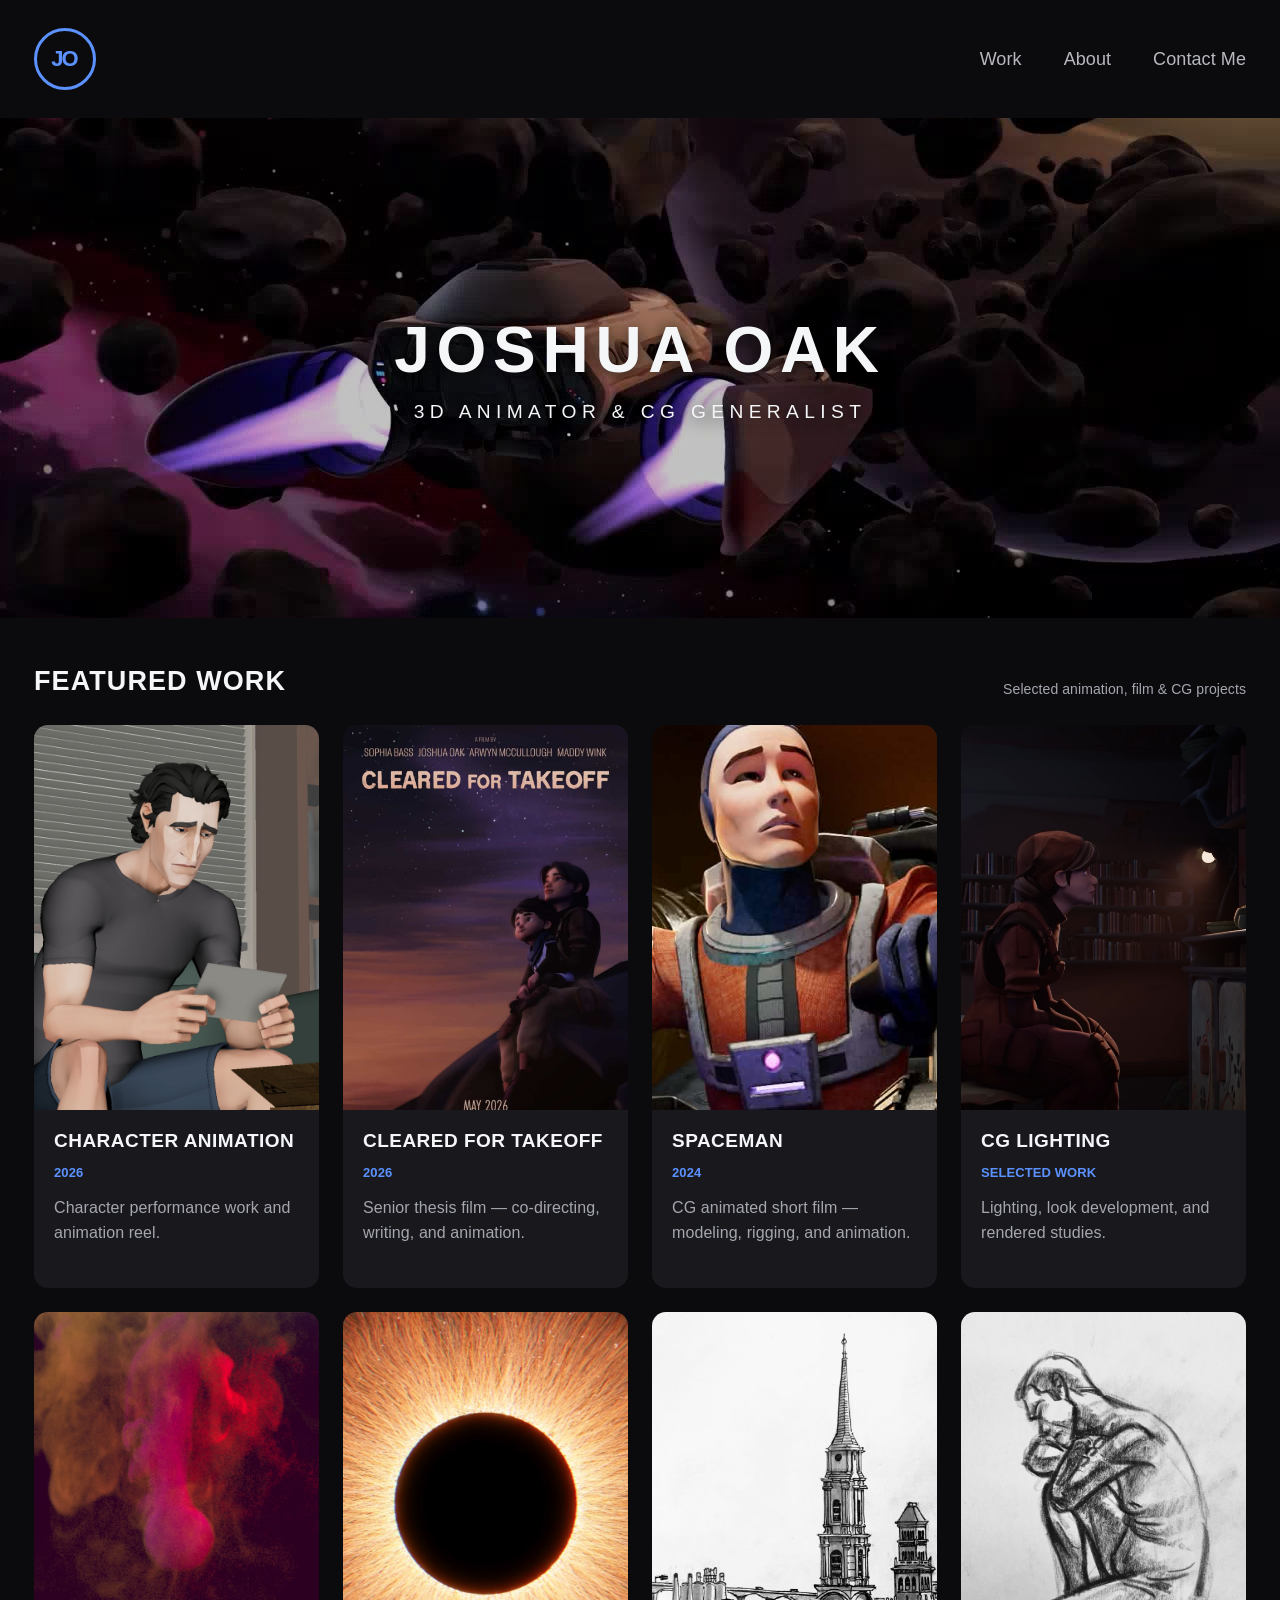
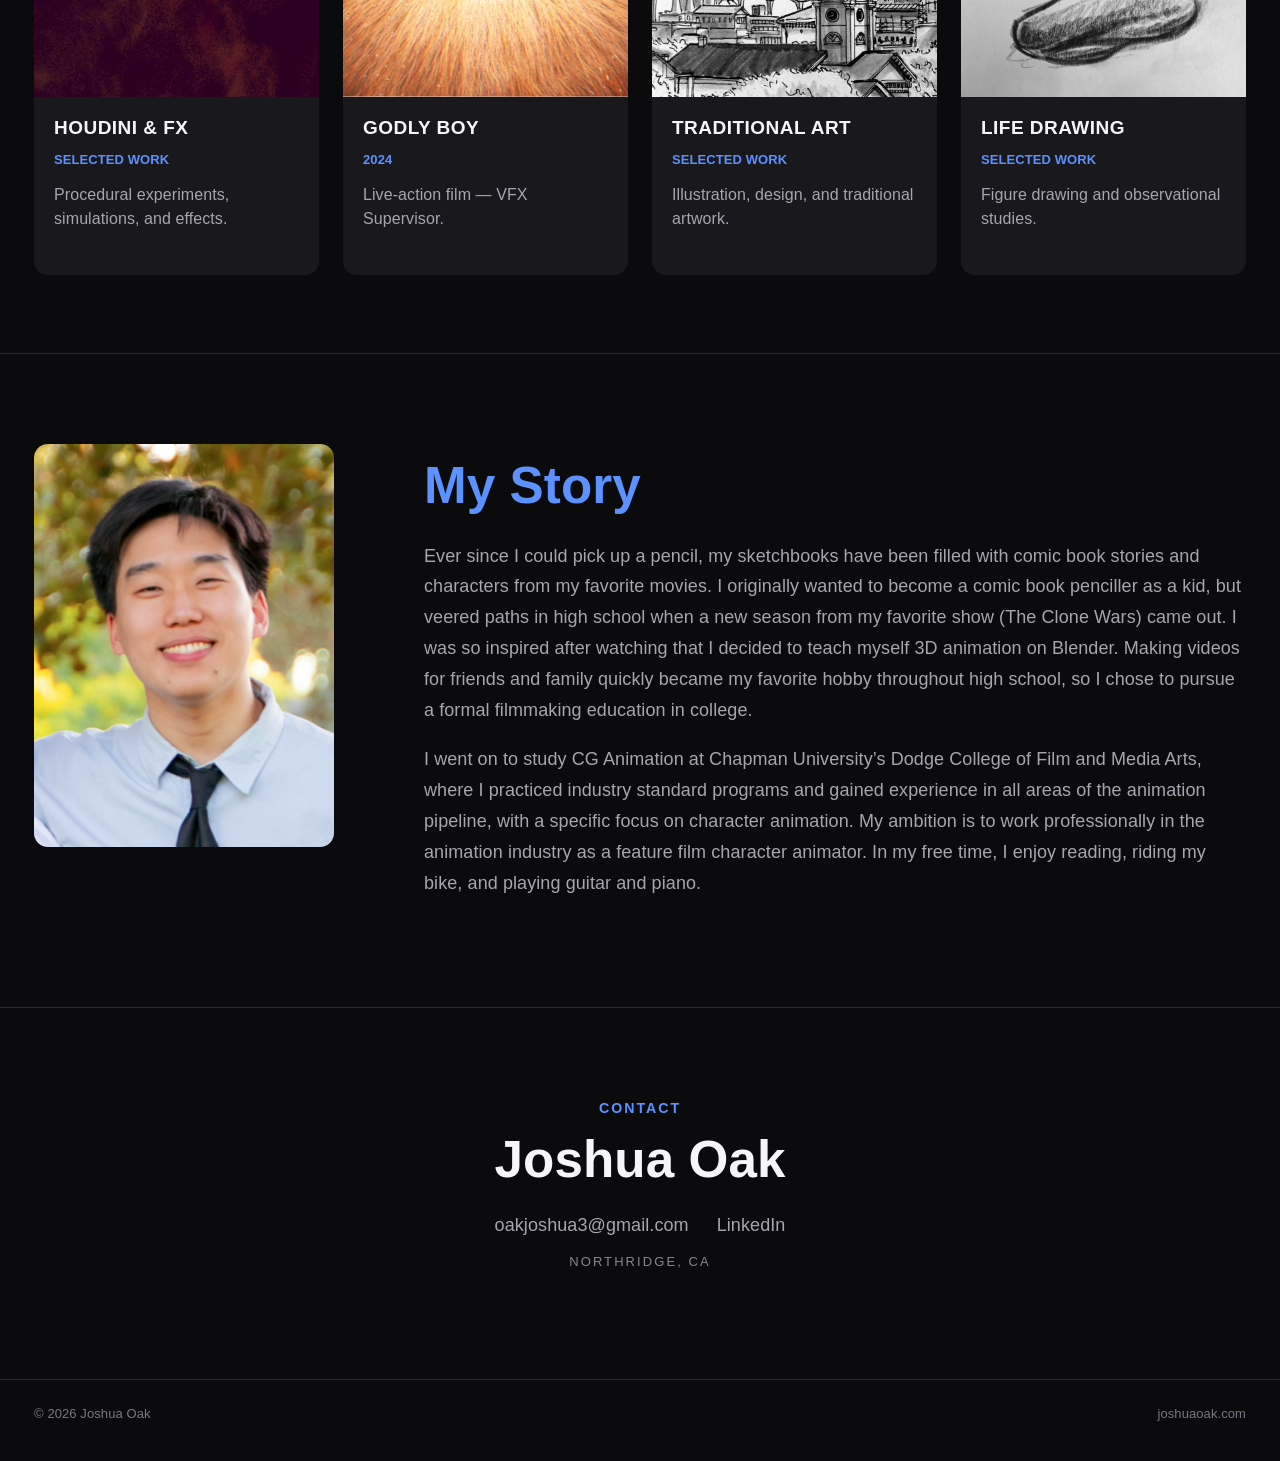
==== commit 285ae7ec: "Improve media loading and hero playback" ====
--- a/index.html
+++ b/index.html
@@ -1,10 +1,10 @@
-<!doctype html><html lang="en"><head><meta charset="utf-8"><meta name="viewport" content="width=device-width,initial-scale=1"><title>Joshua Oak — 3D Animator & CG Generalist</title><link rel="stylesheet" href="styles.css"></head><body>
+<!doctype html><html lang="en"><head><meta charset="utf-8"><meta name="viewport" content="width=device-width,initial-scale=1"><title>Joshua Oak — 3D Animator & CG Generalist</title><link rel="stylesheet" href="styles.css"><style>.hero::before{content:"";position:absolute;inset:0;background-image:var(--hero-poster);background-size:cover;background-position:center;background-repeat:no-repeat}.hero video{position:absolute;inset:0;object-fit:cover;transition:opacity .08s linear}.hero video.hero-video-pending{opacity:0}</style><script>(()=>{const first={time:0,poster:"assets/hero-posters/hero-000.jpg"};const returns=[{time:21,poster:"assets/hero-posters/hero-020.jpg"},{time:63.5,poster:"assets/hero-posters/hero-062.jpg"},{time:89,poster:"assets/hero-posters/hero-088.jpg"},{time:111,poster:"assets/hero-posters/hero-110.jpg"}];const seen=sessionStorage.getItem("joshuaOakHomeSeen")==="1";sessionStorage.setItem("joshuaOakHomeSeen","1");let chosen=first;if(seen){let remaining;try{remaining=JSON.parse(sessionStorage.getItem("joshuaOakHeroRemaining")||"null")}catch(e){remaining=null}const valid=Array.isArray(remaining)&&remaining.every(i=>Number.isInteger(i)&&i>=0&&i<returns.length);if(!valid||remaining.length===0)remaining=returns.map((_,i)=>i);const pick=Math.floor(Math.random()*remaining.length);chosen=returns[remaining.splice(pick,1)[0]];sessionStorage.setItem("joshuaOakHeroRemaining",JSON.stringify(remaining))}window.__joshuaOakHeroStart=chosen;document.documentElement.style.setProperty("--hero-poster",`url("${chosen.poster}")`)})();</script></head><body>
 <header class="header"><a class="logo" href="#top" aria-label="Joshua Oak home"><span>JO</span></a><nav><div class="navdrop"><a href="#work">Work</a><div class="dropdown"><a href="projects/character-animation.html">Character Animation</a><a href="projects/cleared-for-takeoff.html">Cleared For Takeoff</a><a href="projects/spaceman.html">Spaceman</a><a href="projects/lighting.html">CG Lighting</a><a href="projects/houdini.html">Houdini & FX</a><a href="projects/godly-boy.html">Godly Boy</a><a href="projects/traditional-art.html">Traditional Art</a><a href="projects/life-drawing.html">Life Drawing</a></div></div><a href="#about">About</a><a href="#contact">Contact Me</a></nav></header>
 <main id="top">
-<section class="hero"><video autoplay muted loop playsinline preload="metadata"><source src="assets/hero-banner.mp4" type="video/mp4"></video><div class="shade"></div><div class="hero-title"><h1>JOSHUA OAK</h1><p>3D ANIMATOR &amp; CG GENERALIST</p></div></section>
+<section class="hero"><video class="hero-video-pending" autoplay muted loop playsinline preload="metadata"><source src="assets/hero-banner.mp4" type="video/mp4"></video><div class="shade"></div><div class="hero-title"><h1>JOSHUA OAK</h1><p>3D ANIMATOR &amp; CG GENERALIST</p></div></section>
 <section id="work" class="work"><div class="sectionbar"><h2>FEATURED WORK</h2><span>Selected animation, film &amp; CG projects</span></div><div class="cards">
-<a class="card" href="projects/character-animation.html"><div class="thumb"><img src="assets/character-animation.png" alt="Character animation work"></div><div class="info"><h3>CHARACTER ANIMATION</h3><em>2026</em><p>Character performance work and animation reel.</p></div></a>
-<a class="card" href="projects/cleared-for-takeoff.html"><div class="thumb"><img src="assets/cleared-for-takeoff.png" alt="Cleared For Takeoff poster"></div><div class="info"><h3>CLEARED FOR TAKEOFF</h3><em>2026</em><p>Senior thesis film — co-directing, writing, and animation.</p></div></a>
+<a class="card" href="projects/character-animation.html"><div class="thumb"><img loading="eager" fetchpriority="high" src="assets/character-animation.png" alt="Character animation work"></div><div class="info"><h3>CHARACTER ANIMATION</h3><em>2026</em><p>Character performance work and animation reel.</p></div></a>
+<a class="card" href="projects/cleared-for-takeoff.html"><div class="thumb"><img loading="eager" fetchpriority="high" src="assets/cleared-for-takeoff.png" alt="Cleared For Takeoff poster"></div><div class="info"><h3>CLEARED FOR TAKEOFF</h3><em>2026</em><p>Senior thesis film — co-directing, writing, and animation.</p></div></a>
 <a class="card" href="projects/spaceman.html"><div class="thumb"><img src="assets/spaceman.png" alt="Spaceman"></div><div class="info"><h3>SPACEMAN</h3><em>2024</em><p>CG animated short film — modeling, rigging, and animation.</p></div></a>
 <a class="card" href="projects/lighting.html"><div class="thumb"><img src="assets/cg-lighting.png" alt="CG lighting study"></div><div class="info"><h3>CG LIGHTING</h3><em>SELECTED WORK</em><p>Lighting, look development, and rendered studies.</p></div></a>
 <a class="card" href="projects/houdini.html"><div class="thumb"><img src="assets/houdini-fx.png" alt="Houdini and FX work"></div><div class="info"><h3>HOUDINI &amp; FX</h3><em>SELECTED WORK</em><p>Procedural experiments, simulations, and effects.</p></div></a>
--- a/styles.css
+++ b/styles.css
@@ -1325,7 +1325,6 @@
   /* Eliminate the narrow uncovered strip visible in device emulation. */
   .hero,.hero video,.work,.about-section,.contact,footer{max-width:100%;width:100%}
   .hero{height:clamp(330px,94vw,470px)}
-  .hero video{position:absolute;inset:0;object-fit:cover}
   .hero-title{padding:0 18px}
   .hero-title h1{font-size:clamp(31px,9.2vw,44px);white-space:nowrap}
   .hero-title p{font-size:clamp(10px,3vw,14px);letter-spacing:.14em;white-space:nowrap}
